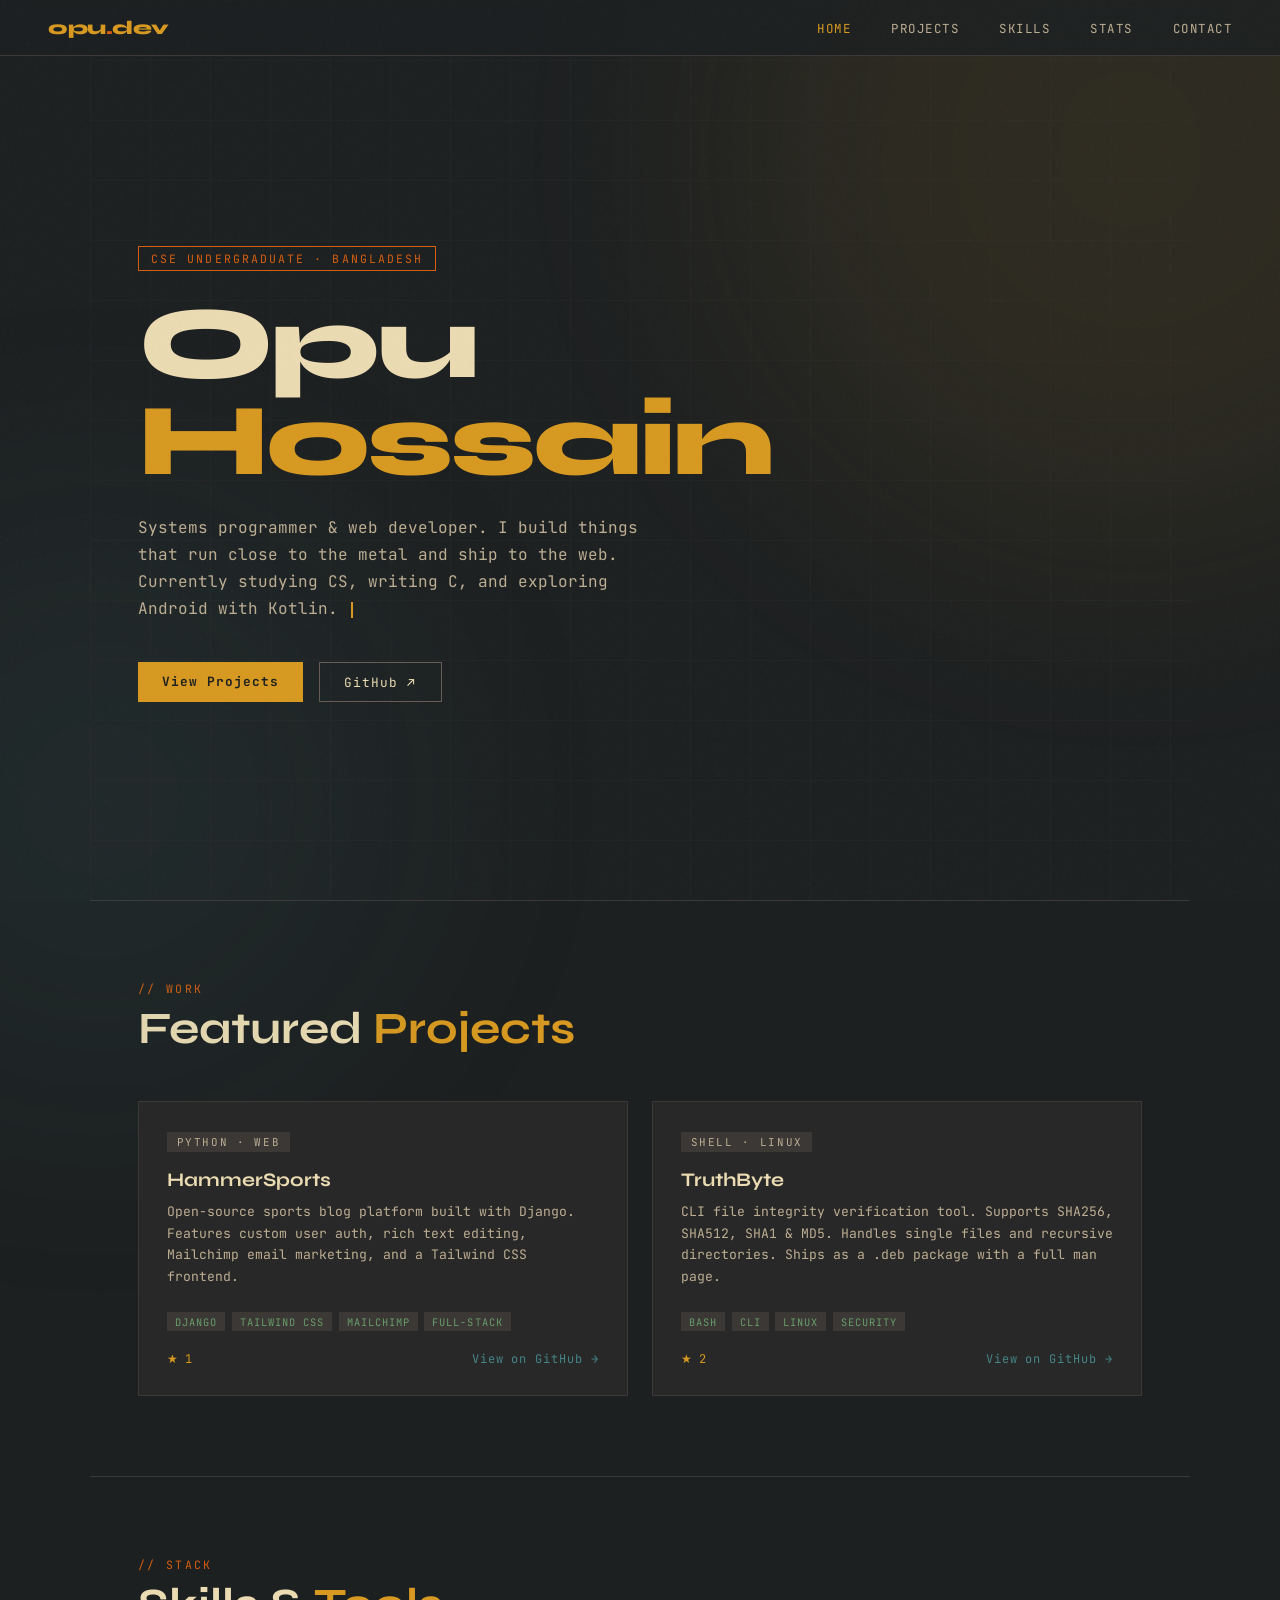
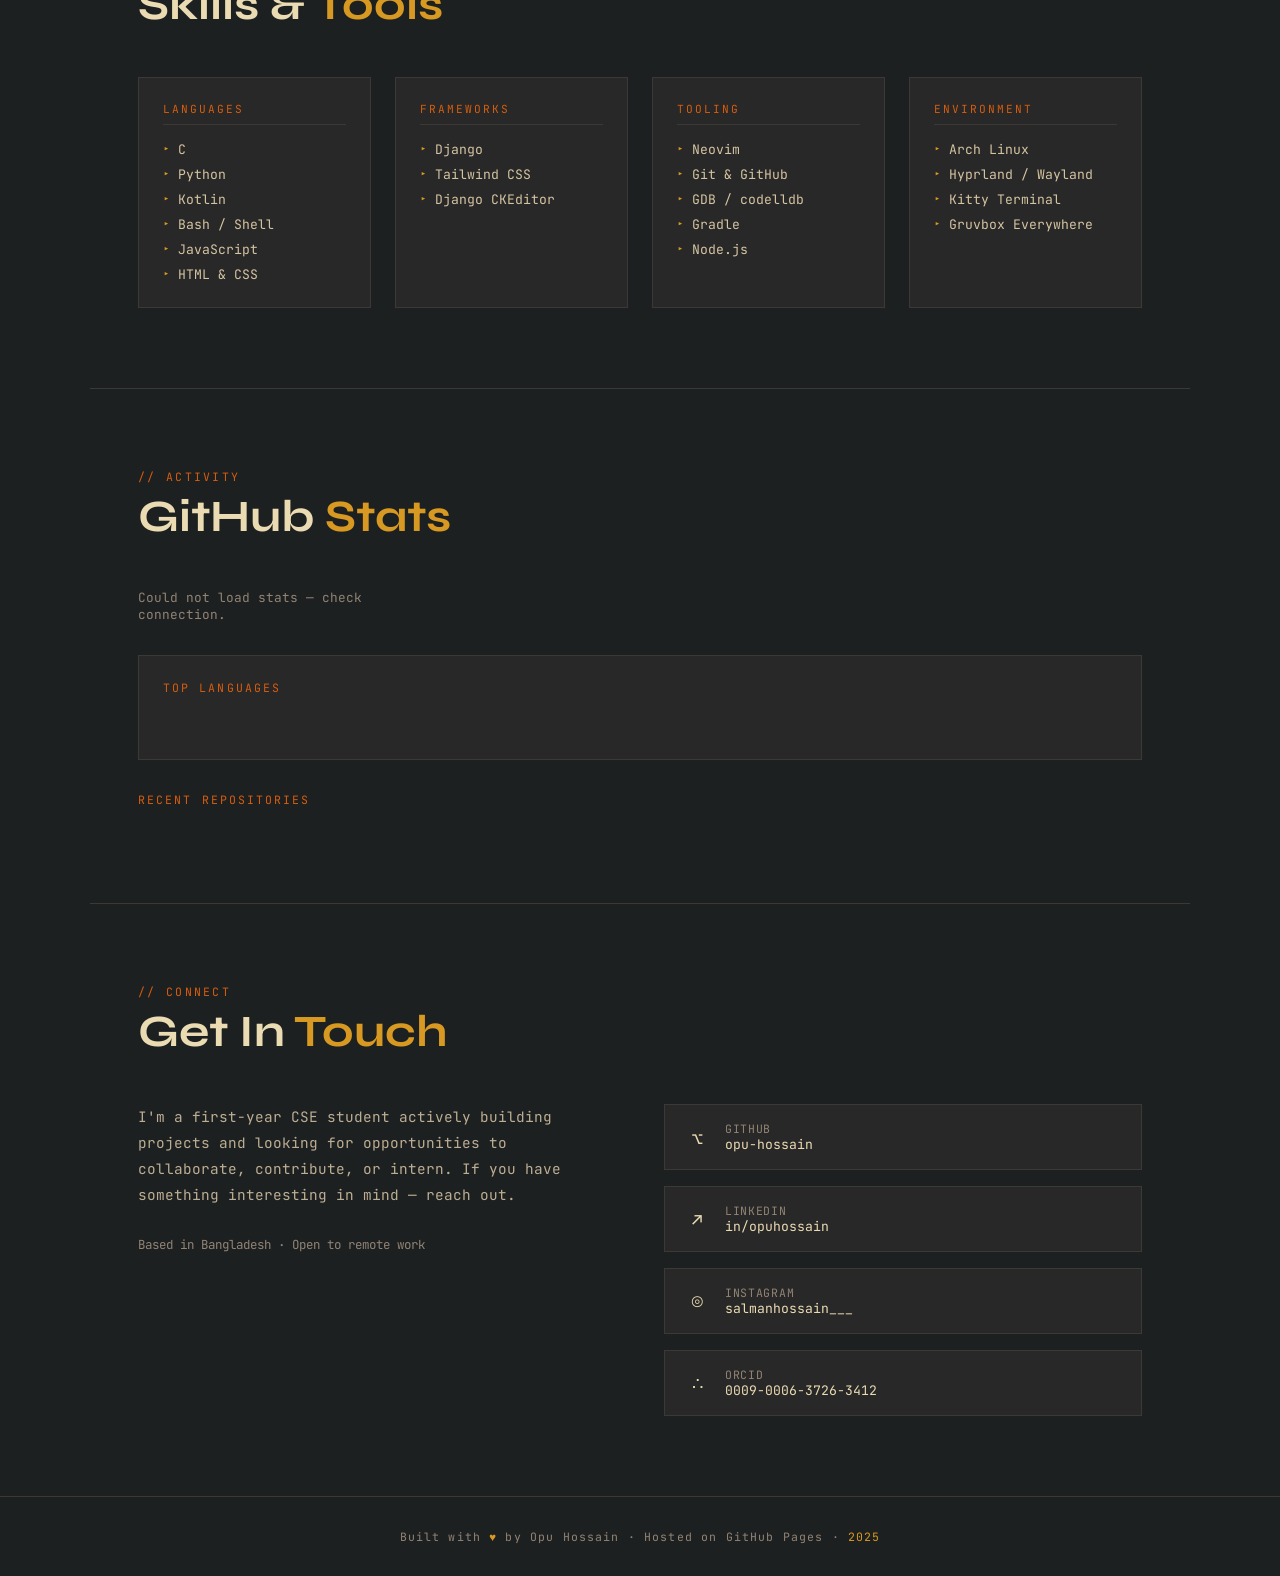
==== index.html @ fe125f1d "Refactor styles and add GitHub stats integration Updated styles for floating blobs and stats section" ====
<!DOCTYPE html>
<html lang="en">
<head>
  <meta charset="UTF-8" />
  <meta name="viewport" content="width=device-width, initial-scale=1.0" />
  <title>Opu Hossain — Developer</title>
  <link rel="preconnect" href="https://fonts.googleapis.com" />
  <link rel="preconnect" href="https://fonts.gstatic.com" crossorigin />
  <link href="https://fonts.googleapis.com/css2?family=JetBrains+Mono:wght@300;400;600;700&family=Syne:wght@400;600;700;800&display=swap" rel="stylesheet" />

  <style>
    /* ── Gruvbox palette ── */
    :root {
      --bg0-h:  #1d2021;
      --bg0:    #282828;
      --bg1:    #3c3836;
      --bg2:    #504945;
      --bg3:    #665c54;
      --fg:     #ebdbb2;
      --fg2:    #d5c4a1;
      --fg3:    #bdae93;
      --yellow: #d79921;
      --orange: #d65d0e;
      --blue:   #458588;
      --green:  #98971a;
      --purple: #b16286;
      --aqua:   #689d6a;
      --red:    #cc241d;
      --gray:   #928374;

      --font-mono: 'JetBrains Mono', monospace;
      --font-display: 'Syne', sans-serif;
    }

    *, *::before, *::after { box-sizing: border-box; margin: 0; padding: 0; }

    html { scroll-behavior: smooth; }

    body {
      background: var(--bg0-h);
      color: var(--fg);
      font-family: var(--font-mono);
      overflow-x: hidden;
    }

    /* ── Grain overlay ── */
    body::before {
      content: '';
      position: fixed;
      inset: 0;
      background-image: url("data:image/svg+xml,%3Csvg viewBox='0 0 256 256' xmlns='http://www.w3.org/2000/svg'%3E%3Cfilter id='noise'%3E%3CfeTurbulence type='fractalNoise' baseFrequency='0.9' numOctaves='4' stitchTiles='stitch'/%3E%3C/filter%3E%3Crect width='100%25' height='100%25' filter='url(%23noise)' opacity='0.04'/%3E%3C/svg%3E");
      pointer-events: none;
      z-index: 9999;
      opacity: 0.5;
    }

    /* ── NAV ── */
    nav {
      position: fixed;
      top: 0; left: 0; right: 0;
      z-index: 100;
      display: flex;
      align-items: center;
      justify-content: space-between;
      padding: 1rem 3rem;
      background: rgba(29,32,33,0.85);
      backdrop-filter: blur(12px);
      border-bottom: 1px solid var(--bg1);
    }

    .nav-logo {
      font-family: var(--font-display);
      font-weight: 800;
      font-size: 1.2rem;
      color: var(--yellow);
      letter-spacing: -0.02em;
    }

    .nav-logo span { color: var(--orange); }

    nav ul {
      list-style: none;
      display: flex;
      gap: 2.5rem;
    }

    nav ul a {
      color: var(--fg3);
      text-decoration: none;
      font-size: 0.78rem;
      letter-spacing: 0.12em;
      text-transform: uppercase;
      transition: color 0.2s;
    }

    nav ul a:hover { color: var(--yellow); }

    /* ── HERO ── */
    #hero {
      min-height: 100vh;
      display: flex;
      align-items: center;
      padding: 6rem 3rem 3rem;
      position: relative;
      overflow: hidden;
    }

    /* Grid bg */
    #hero::after {
      content: '';
      position: absolute;
      inset: 0;
      background-image:
        linear-gradient(var(--bg1) 1px, transparent 1px),
        linear-gradient(90deg, var(--bg1) 1px, transparent 1px);
      background-size: 60px 60px;
      opacity: 0.18;
      pointer-events: none;
    }

    .hero-inner {
      max-width: 900px;
      position: relative;
      z-index: 1;
    }

    .hero-tag {
      display: inline-block;
      font-size: 0.72rem;
      letter-spacing: 0.18em;
      text-transform: uppercase;
      color: var(--orange);
      border: 1px solid var(--orange);
      padding: 0.25rem 0.75rem;
      margin-bottom: 1.5rem;
      opacity: 0;
      animation: fadeUp 0.6s ease 0.2s forwards;
    }

    .hero-name {
      font-family: var(--font-display);
      font-size: clamp(3rem, 8vw, 6.5rem);
      font-weight: 800;
      line-height: 0.95;
      letter-spacing: -0.03em;
      color: var(--fg);
      opacity: 0;
      animation: fadeUp 0.6s ease 0.4s forwards;
    }

    .hero-name em {
      font-style: normal;
      color: var(--yellow);
    }

    .hero-sub {
      margin-top: 1.5rem;
      font-size: 1rem;
      color: var(--fg3);
      max-width: 520px;
      line-height: 1.7;
      opacity: 0;
      animation: fadeUp 0.6s ease 0.6s forwards;
    }

    .hero-cta {
      margin-top: 2.5rem;
      display: flex;
      gap: 1rem;
      flex-wrap: wrap;
      opacity: 0;
      animation: fadeUp 0.6s ease 0.8s forwards;
    }

    .btn {
      display: inline-block;
      padding: 0.65rem 1.5rem;
      font-family: var(--font-mono);
      font-size: 0.8rem;
      letter-spacing: 0.08em;
      text-decoration: none;
      transition: all 0.2s;
      cursor: pointer;
      border: none;
    }

    .btn-primary {
      background: var(--yellow);
      color: var(--bg0-h);
      font-weight: 700;
    }

    .btn-primary:hover {
      background: var(--orange);
    }

    .btn-outline {
      background: transparent;
      color: var(--fg);
      border: 1px solid var(--bg3);
    }

    .btn-outline:hover {
      border-color: var(--yellow);
      color: var(--yellow);
    }

    /* Floating accent blobs — fixed so they span full page */
    .blob {
      position: fixed;
      border-radius: 50%;
      filter: blur(130px);
      pointer-events: none;
      opacity: 0.09;
      z-index: 0;
    }

    .blob-1 {
      width: 800px; height: 800px;
      background: var(--yellow);
      top: -250px; right: -250px;
      animation: drift 14s ease-in-out infinite alternate;
    }

    .blob-2 {
      width: 600px; height: 600px;
      background: var(--blue);
      bottom: -200px; left: -200px;
      animation: drift 10s ease-in-out infinite alternate-reverse;
    }

    @keyframes drift {
      from { transform: translate(0,0) scale(1); }
      to   { transform: translate(30px, 20px) scale(1.05); }
    }

    /* ── SECTIONS COMMON ── */
    section {
      padding: 5rem 3rem;
      max-width: 1100px;
      margin: 0 auto;
    }

    .section-label {
      font-size: 0.72rem;
      letter-spacing: 0.2em;
      text-transform: uppercase;
      color: var(--orange);
      margin-bottom: 0.5rem;
    }

    .section-title {
      font-family: var(--font-display);
      font-size: clamp(1.8rem, 4vw, 2.8rem);
      font-weight: 700;
      color: var(--fg);
      margin-bottom: 3rem;
      line-height: 1.1;
    }

    .section-title span { color: var(--yellow); }

    /* ── PROJECTS ── */
    #projects { border-top: 1px solid var(--bg1); }

    .projects-grid {
      display: grid;
      grid-template-columns: repeat(auto-fit, minmax(300px, 1fr));
      gap: 1.5rem;
    }

    .project-card {
      background: var(--bg0);
      border: 1px solid var(--bg1);
      padding: 1.75rem;
      position: relative;
      transition: border-color 0.25s, transform 0.25s;
      overflow: hidden;
    }

    .project-card::before {
      content: '';
      position: absolute;
      top: 0; left: 0; right: 0;
      height: 2px;
      background: var(--yellow);
      transform: scaleX(0);
      transform-origin: left;
      transition: transform 0.3s;
    }

    .project-card:hover {
      border-color: var(--bg3);
      transform: translateY(-4px);
    }

    .project-card:hover::before { transform: scaleX(1); }

    .project-lang {
      display: inline-block;
      font-size: 0.68rem;
      letter-spacing: 0.15em;
      text-transform: uppercase;
      padding: 0.2rem 0.6rem;
      margin-bottom: 1rem;
      background: var(--bg1);
      color: var(--fg3);
    }

    .project-name {
      font-family: var(--font-display);
      font-size: 1.2rem;
      font-weight: 700;
      color: var(--fg);
      margin-bottom: 0.6rem;
    }

    .project-desc {
      font-size: 0.82rem;
      color: var(--fg3);
      line-height: 1.65;
      margin-bottom: 1.5rem;
    }

    .project-meta {
      display: flex;
      align-items: center;
      justify-content: space-between;
    }

    .project-stars {
      font-size: 0.75rem;
      color: var(--yellow);
    }

    .project-link {
      font-size: 0.75rem;
      color: var(--blue);
      text-decoration: none;
      letter-spacing: 0.08em;
      transition: color 0.2s;
    }

    .project-link:hover { color: var(--yellow); }

    .project-tags {
      display: flex;
      flex-wrap: wrap;
      gap: 0.4rem;
      margin-bottom: 1.2rem;
    }

    .tag {
      font-size: 0.65rem;
      letter-spacing: 0.1em;
      padding: 0.18rem 0.5rem;
      background: var(--bg1);
      color: var(--aqua);
      text-transform: uppercase;
    }

    /* ── SKILLS ── */
    #skills { border-top: 1px solid var(--bg1); }

    .skills-grid {
      display: grid;
      grid-template-columns: repeat(auto-fit, minmax(220px, 1fr));
      gap: 1.5rem;
    }

    .skill-group {
      background: var(--bg0);
      border: 1px solid var(--bg1);
      padding: 1.5rem;
    }

    .skill-group-title {
      font-size: 0.7rem;
      letter-spacing: 0.18em;
      text-transform: uppercase;
      color: var(--orange);
      margin-bottom: 1rem;
      padding-bottom: 0.5rem;
      border-bottom: 1px solid var(--bg1);
    }

    .skill-list {
      list-style: none;
      display: flex;
      flex-direction: column;
      gap: 0.5rem;
    }

    .skill-list li {
      font-size: 0.82rem;
      color: var(--fg2);
      display: flex;
      align-items: center;
      gap: 0.5rem;
    }

    .skill-list li::before {
      content: '▸';
      color: var(--yellow);
      font-size: 0.7rem;
    }

    /* ── STATS ── */
    #stats { border-top: 1px solid var(--bg1); }

    .stats-cards {
      display: grid;
      grid-template-columns: repeat(4, 1fr);
      gap: 1rem;
      margin-bottom: 2rem;
    }

    .stat-card {
      background: var(--bg0);
      border: 1px solid var(--bg1);
      padding: 1.5rem;
      text-align: center;
      transition: border-color 0.2s;
    }

    .stat-card:hover { border-color: var(--yellow); }

    .stat-value {
      font-family: var(--font-display);
      font-size: 2.2rem;
      font-weight: 800;
      color: var(--yellow);
      line-height: 1;
      margin-bottom: 0.5rem;
    }

    .stat-label {
      font-size: 0.7rem;
      letter-spacing: 0.15em;
      text-transform: uppercase;
      color: var(--gray);
    }

    .langs-section {
      background: var(--bg0);
      border: 1px solid var(--bg1);
      padding: 1.5rem;
      margin-bottom: 2rem;
    }

    .langs-title {
      font-size: 0.72rem;
      letter-spacing: 0.18em;
      text-transform: uppercase;
      color: var(--orange);
      margin-bottom: 1rem;
    }

    .langs-bar {
      height: 8px;
      border-radius: 0;
      display: flex;
      overflow: hidden;
      margin-bottom: 1rem;
      gap: 2px;
    }

    .langs-bar-seg {
      height: 100%;
      transition: flex 0.5s ease;
    }

    .langs-legend {
      display: flex;
      flex-wrap: wrap;
      gap: 1rem;
    }

    .lang-item {
      display: flex;
      align-items: center;
      gap: 0.4rem;
      font-size: 0.75rem;
      color: var(--fg3);
    }

    .lang-dot {
      width: 8px; height: 8px;
      border-radius: 50%;
      flex-shrink: 0;
    }

    .repos-list-title {
      font-size: 0.72rem;
      letter-spacing: 0.18em;
      text-transform: uppercase;
      color: var(--orange);
      margin-bottom: 1rem;
    }

    .repo-row {
      display: flex;
      align-items: center;
      justify-content: space-between;
      padding: 0.9rem 1rem;
      background: var(--bg0);
      border: 1px solid var(--bg1);
      margin-bottom: 0.5rem;
      text-decoration: none;
      transition: border-color 0.2s;
    }

    .repo-row:hover { border-color: var(--yellow); }

    .repo-row-name {
      font-size: 0.85rem;
      color: var(--fg);
      font-weight: 600;
    }

    .repo-row-meta {
      display: flex;
      gap: 1rem;
      font-size: 0.72rem;
      color: var(--gray);
    }

    .repo-row-star { color: var(--yellow); }

    @media (max-width: 768px) {
      .stats-cards { grid-template-columns: repeat(2, 1fr); }
    }

    /* ── CONTACT ── */
    #contact { border-top: 1px solid var(--bg1); }

    .contact-inner {
      display: grid;
      grid-template-columns: 1fr 1fr;
      gap: 3rem;
      align-items: start;
    }

    .contact-text {
      font-size: 0.9rem;
      color: var(--fg3);
      line-height: 1.8;
    }

    .contact-links {
      display: flex;
      flex-direction: column;
      gap: 1rem;
    }

    .contact-link {
      display: flex;
      align-items: center;
      gap: 1rem;
      padding: 1rem 1.25rem;
      background: var(--bg0);
      border: 1px solid var(--bg1);
      text-decoration: none;
      color: var(--fg);
      font-size: 0.82rem;
      transition: all 0.2s;
    }

    .contact-link:hover {
      border-color: var(--yellow);
      color: var(--yellow);
    }

    .contact-link-icon {
      font-size: 1.1rem;
      width: 1.5rem;
      text-align: center;
    }

    .contact-link-label {
      letter-spacing: 0.06em;
      text-transform: uppercase;
      font-size: 0.72rem;
      color: var(--gray);
    }

    .contact-link-value {
      color: inherit;
    }

    /* ── FOOTER ── */
    footer {
      border-top: 1px solid var(--bg1);
      padding: 2rem 3rem;
      text-align: center;
      font-size: 0.72rem;
      color: var(--gray);
      letter-spacing: 0.1em;
    }

    footer span { color: var(--yellow); }

    /* ── ANIMATIONS ── */
    @keyframes fadeUp {
      from { opacity: 0; transform: translateY(20px); }
      to   { opacity: 1; transform: translateY(0); }
    }

    .reveal {
      opacity: 0;
      transform: translateY(24px);
      transition: opacity 0.6s ease, transform 0.6s ease;
    }

    .reveal.visible {
      opacity: 1;
      transform: none;
    }

    /* ── TERMINAL CURSOR ── */
    .cursor {
      display: inline-block;
      width: 2px;
      height: 1em;
      background: var(--yellow);
      margin-left: 3px;
      vertical-align: middle;
      animation: blink 1s step-end infinite;
    }

    @keyframes blink {
      50% { opacity: 0; }
    }

    /* ── SCROLLBAR ── */
    ::-webkit-scrollbar { width: 6px; }
    ::-webkit-scrollbar-track { background: var(--bg0-h); }
    ::-webkit-scrollbar-thumb { background: var(--bg2); }
    ::-webkit-scrollbar-thumb:hover { background: var(--yellow); }

    /* ── HAMBURGER ── */
    .nav-toggle {
      display: none;
      flex-direction: column;
      gap: 5px;
      cursor: pointer;
      padding: 4px;
      background: none;
      border: none;
    }

    .nav-toggle span {
      display: block;
      width: 22px;
      height: 2px;
      background: var(--fg);
      transition: all 0.3s;
    }

    .nav-toggle.open span:nth-child(1) { transform: translateY(7px) rotate(45deg); }
    .nav-toggle.open span:nth-child(2) { opacity: 0; }
    .nav-toggle.open span:nth-child(3) { transform: translateY(-7px) rotate(-45deg); }

    /* ── RESPONSIVE ── */
    @media (max-width: 768px) {
      nav { padding: 1rem 1.5rem; }

      .nav-toggle { display: flex; }

      nav ul {
        display: none;
        position: absolute;
        top: 100%;
        left: 0; right: 0;
        flex-direction: column;
        gap: 0;
        background: rgba(29,32,33,0.97);
        backdrop-filter: blur(12px);
        border-bottom: 1px solid var(--bg1);
        padding: 1rem 0;
      }

      nav ul.open { display: flex; }
      nav ul li { width: 100%; }
      nav ul a {
        display: block;
        padding: 0.75rem 1.5rem;
        font-size: 0.8rem;
        letter-spacing: 0.15em;
      }

      #hero { padding: 6rem 1.5rem 3rem; }
      section { padding: 4rem 1.5rem; }
      .stats-grid { grid-template-columns: 1fr; }
      .contact-inner { grid-template-columns: 1fr; }
      footer { padding: 2rem 1.5rem; }
    }
  </style>
</head>

<body>

  <!-- NAV -->
  <nav>
    <div class="nav-logo">opu<span>.</span>dev</div>
    <button class="nav-toggle" id="nav-toggle" aria-label="Toggle menu">
      <span></span><span></span><span></span>
    </button>
    <ul id="nav-menu">
      <li><a href="#hero">Home</a></li>
      <li><a href="#projects">Projects</a></li>
      <li><a href="#skills">Skills</a></li>
      <li><a href="#stats">Stats</a></li>
      <li><a href="#contact">Contact</a></li>
    </ul>
  </nav>

  <!-- HERO -->
  <section id="hero">
    <div class="blob blob-1"></div>
    <div class="blob blob-2"></div>

    <div class="hero-inner">
      <div class="hero-tag">CSE Undergraduate · Bangladesh</div>
      <h1 class="hero-name">Opu<br/><em>Hossain</em></h1>
      <p class="hero-sub">
        Systems programmer & web developer. I build things that run close to the metal and ship to the web.
        Currently studying CS, writing C, and exploring Android with Kotlin.
        <span class="cursor"></span>
      </p>
      <div class="hero-cta">
        <a href="#projects" class="btn btn-primary">View Projects</a>
        <a href="https://github.com/opu-hossain" target="_blank" class="btn btn-outline">GitHub ↗</a>
      </div>
    </div>
  </section>

  <!-- PROJECTS -->
  <section id="projects">
    <div class="section-label">// work</div>
    <h2 class="section-title">Featured <span>Projects</span></h2>

    <div class="projects-grid" id="projects-grid">

      <div class="project-card reveal">
        <div class="project-lang">Python · Web</div>
        <div class="project-name">HammerSports</div>
        <p class="project-desc">
          Open-source sports blog platform built with Django. Features custom user auth, rich text editing, Mailchimp email marketing, and a Tailwind CSS frontend.
        </p>
        <div class="project-tags">
          <span class="tag">Django</span>
          <span class="tag">Tailwind CSS</span>
          <span class="tag">Mailchimp</span>
          <span class="tag">Full-stack</span>
        </div>
        <div class="project-meta">
          <span class="project-stars">★ 1</span>
          <a href="https://github.com/opu-hossain/HammerSports" target="_blank" class="project-link">View on GitHub →</a>
        </div>
      </div>

      <div class="project-card reveal" style="transition-delay: 0.1s;">
        <div class="project-lang">Shell · Linux</div>
        <div class="project-name">TruthByte</div>
        <p class="project-desc">
          CLI file integrity verification tool. Supports SHA256, SHA512, SHA1 & MD5. Handles single files and recursive directories. Ships as a .deb package with a full man page.
        </p>
        <div class="project-tags">
          <span class="tag">Bash</span>
          <span class="tag">CLI</span>
          <span class="tag">Linux</span>
          <span class="tag">Security</span>
        </div>
        <div class="project-meta">
          <span class="project-stars">★ 2</span>
          <a href="https://github.com/opu-hossain/truthbyte" target="_blank" class="project-link">View on GitHub →</a>
        </div>
      </div>

    </div>
  </section>

  <!-- SKILLS -->
  <section id="skills">
    <div class="section-label">// stack</div>
    <h2 class="section-title">Skills &amp; <span>Tools</span></h2>

    <div class="skills-grid">
      <div class="skill-group reveal">
        <div class="skill-group-title">Languages</div>
        <ul class="skill-list">
          <li>C</li>
          <li>Python</li>
          <li>Kotlin</li>
          <li>Bash / Shell</li>
          <li>JavaScript</li>
          <li>HTML &amp; CSS</li>
        </ul>
      </div>

      <div class="skill-group reveal" style="transition-delay: 0.1s;">
        <div class="skill-group-title">Frameworks</div>
        <ul class="skill-list">
          <li>Django</li>
          <li>Tailwind CSS</li>
          <li>Django CKEditor</li>
        </ul>
      </div>

      <div class="skill-group reveal" style="transition-delay: 0.2s;">
        <div class="skill-group-title">Tooling</div>
        <ul class="skill-list">
          <li>Neovim</li>
          <li>Git &amp; GitHub</li>
          <li>GDB / codelldb</li>
          <li>Gradle</li>
          <li>Node.js</li>
        </ul>
      </div>

      <div class="skill-group reveal" style="transition-delay: 0.3s;">
        <div class="skill-group-title">Environment</div>
        <ul class="skill-list">
          <li>Arch Linux</li>
          <li>Hyprland / Wayland</li>
          <li>Kitty Terminal</li>
          <li>Gruvbox Everywhere</li>
        </ul>
      </div>
    </div>
  </section>

  <!-- STATS -->
  <section id="stats">
    <div class="section-label">// activity</div>
    <h2 class="section-title">GitHub <span>Stats</span></h2>

    <div class="stats-cards reveal" id="stats-cards">
      <div class="stat-card">
        <div class="stat-value" id="stat-repos">—</div>
        <div class="stat-label">Public Repos</div>
      </div>
      <div class="stat-card">
        <div class="stat-value" id="stat-stars">—</div>
        <div class="stat-label">Total Stars</div>
      </div>
      <div class="stat-card">
        <div class="stat-value" id="stat-followers">—</div>
        <div class="stat-label">Followers</div>
      </div>
      <div class="stat-card">
        <div class="stat-value" id="stat-following">—</div>
        <div class="stat-label">Following</div>
      </div>
    </div>

    <div class="langs-section reveal" style="transition-delay:0.15s;" id="langs-section">
      <div class="langs-title">Top Languages</div>
      <div class="langs-bar" id="langs-bar"></div>
      <div class="langs-legend" id="langs-legend"></div>
    </div>

    <div class="repos-list reveal" style="transition-delay:0.3s;" id="repos-list-section">
      <div class="repos-list-title">Recent Repositories</div>
      <div id="repos-list"></div>
    </div>

  </section>

  <!-- CONTACT -->
  <section id="contact">
    <div class="section-label">// connect</div>
    <h2 class="section-title">Get In <span>Touch</span></h2>

    <div class="contact-inner">
      <div class="contact-text reveal">
        <p>
          I'm a first-year CSE student actively building projects and looking for opportunities to collaborate, contribute, or intern. If you have something interesting in mind — reach out.
        </p>
        <br/>
        <p style="color: var(--gray); font-size: 0.78rem;">
          Based in Bangladesh · Open to remote work
        </p>
      </div>

      <div class="contact-links reveal" style="transition-delay: 0.1s;">
        <a href="https://github.com/opu-hossain" target="_blank" class="contact-link">
          <span class="contact-link-icon">⌥</span>
          <div>
            <div class="contact-link-label">GitHub</div>
            <div class="contact-link-value">opu-hossain</div>
          </div>
        </a>
        <a href="https://linkedin.com/in/opuhossain" target="_blank" class="contact-link">
          <span class="contact-link-icon">↗</span>
          <div>
            <div class="contact-link-label">LinkedIn</div>
            <div class="contact-link-value">in/opuhossain</div>
          </div>
        </a>
        <a href="https://instagram.com/salmanhossain___" target="_blank" class="contact-link">
          <span class="contact-link-icon">◎</span>
          <div>
            <div class="contact-link-label">Instagram</div>
            <div class="contact-link-value">salmanhossain___</div>
          </div>
        </a>
        <a href="https://orcid.org/0009-0006-3726-3412" target="_blank" class="contact-link">
          <span class="contact-link-icon">∴</span>
          <div>
            <div class="contact-link-label">ORCID</div>
            <div class="contact-link-value">0009-0006-3726-3412</div>
          </div>
        </a>
      </div>
    </div>
  </section>

  <!-- FOOTER -->
  <footer>
    <p>Built with <span>♥</span> by Opu Hossain · Hosted on GitHub Pages · <span>2025</span></p>
  </footer>

  <script>
    // ── Hamburger ──
    const toggle = document.getElementById('nav-toggle');
    const menu   = document.getElementById('nav-menu');
    toggle.addEventListener('click', () => {
      toggle.classList.toggle('open');
      menu.classList.toggle('open');
    });
    menu.querySelectorAll('a').forEach(a => a.addEventListener('click', () => {
      toggle.classList.remove('open');
      menu.classList.remove('open');
    }));

    // ── Scroll reveal ──
    const observer = new IntersectionObserver((entries) => {
      entries.forEach(e => {
        if (e.isIntersecting) { e.target.classList.add('visible'); observer.unobserve(e.target); }
      });
    }, { threshold: 0.1 });
    document.querySelectorAll('.reveal').forEach(el => observer.observe(el));

    // ── Active nav link ──
    const sections = document.querySelectorAll('section[id]');
    const navLinks = document.querySelectorAll('nav ul a');
    window.addEventListener('scroll', () => {
      const atBottom = window.innerHeight + window.scrollY >= document.body.scrollHeight - 10;
      let current = '';
      if (atBottom) {
        current = sections[sections.length - 1].id;
      } else {
        sections.forEach(s => { if (window.scrollY >= s.offsetTop - 120) current = s.id; });
      }
      navLinks.forEach(a => {
        a.style.color = a.getAttribute('href') === `#${current}` ? 'var(--yellow)' : '';
      });
    });

    // ── GitHub API Stats ──
    const USERNAME = 'opu-hossain';
    const LANG_COLORS = {
      Python: '#3572A5', JavaScript: '#f1e05a', Shell: '#89e051',
      HTML: '#e34c26', CSS: '#563d7c', C: '#555555', Kotlin: '#A97BFF',
      TypeScript: '#2b7489', Ruby: '#701516', Go: '#00ADD8',
    };

    async function fetchStats() {
      try {
        const [userRes, reposRes] = await Promise.all([
          fetch(`https://api.github.com/users/${USERNAME}`),
          fetch(`https://api.github.com/users/${USERNAME}/repos?per_page=100&sort=updated`)
        ]);
        const user  = await userRes.json();
        const repos = await reposRes.json();

        // Profile numbers
        document.getElementById('stat-repos').textContent     = user.public_repos ?? '—';
        document.getElementById('stat-followers').textContent = user.followers    ?? '—';
        document.getElementById('stat-following').textContent = user.following    ?? '—';

        // Stars
        const totalStars = repos.reduce((s, r) => s + (r.stargazers_count || 0), 0);
        document.getElementById('stat-stars').textContent = totalStars;

        // Language distribution
        const langTotals = {};
        repos.forEach(r => { if (r.language) langTotals[r.language] = (langTotals[r.language] || 0) + 1; });
        const sorted = Object.entries(langTotals).sort((a,b) => b[1]-a[1]).slice(0, 6);
        const total  = sorted.reduce((s,[,v]) => s+v, 0);

        const bar    = document.getElementById('langs-bar');
        const legend = document.getElementById('langs-legend');
        bar.innerHTML = ''; legend.innerHTML = '';

        sorted.forEach(([lang, count]) => {
          const pct   = (count / total * 100).toFixed(1);
          const color = LANG_COLORS[lang] || '#928374';
          const seg   = document.createElement('div');
          seg.className = 'langs-bar-seg';
          seg.style.cssText = `flex:${pct};background:${color};`;
          bar.appendChild(seg);

          const item = document.createElement('div');
          item.className = 'lang-item';
          item.innerHTML = `<span class="lang-dot" style="background:${color}"></span>${lang} <span style="color:var(--gray)">${pct}%</span>`;
          legend.appendChild(item);
        });

        // Recent repos (non-fork, sorted by stars then updated)
        const notable = repos
          .filter(r => !r.fork)
          .sort((a,b) => (b.stargazers_count - a.stargazers_count) || (new Date(b.updated_at) - new Date(a.updated_at)))
          .slice(0, 5);

        const list = document.getElementById('repos-list');
        list.innerHTML = '';
        notable.forEach(r => {
          const updated = new Date(r.updated_at).toLocaleDateString('en-US', {month:'short', year:'numeric'});
          const row = document.createElement('a');
          row.href = r.html_url;
          row.target = '_blank';
          row.className = 'repo-row';
          row.innerHTML = `
            <div>
              <div class="repo-row-name">${r.name}</div>
              <div style="font-size:0.72rem;color:var(--gray);margin-top:0.2rem;">${r.description || ''}</div>
            </div>
            <div class="repo-row-meta">
              ${r.language ? `<span>${r.language}</span>` : ''}
              <span class="repo-row-star">★ ${r.stargazers_count}</span>
              <span>${updated}</span>
            </div>`;
          list.appendChild(row);
        });

      } catch(e) {
        document.getElementById('stats-cards').innerHTML =
          '<p style="color:var(--gray);font-size:0.8rem;">Could not load stats — check connection.</p>';
      }
    }

    fetchStats();
  </script>

</body>
</html>
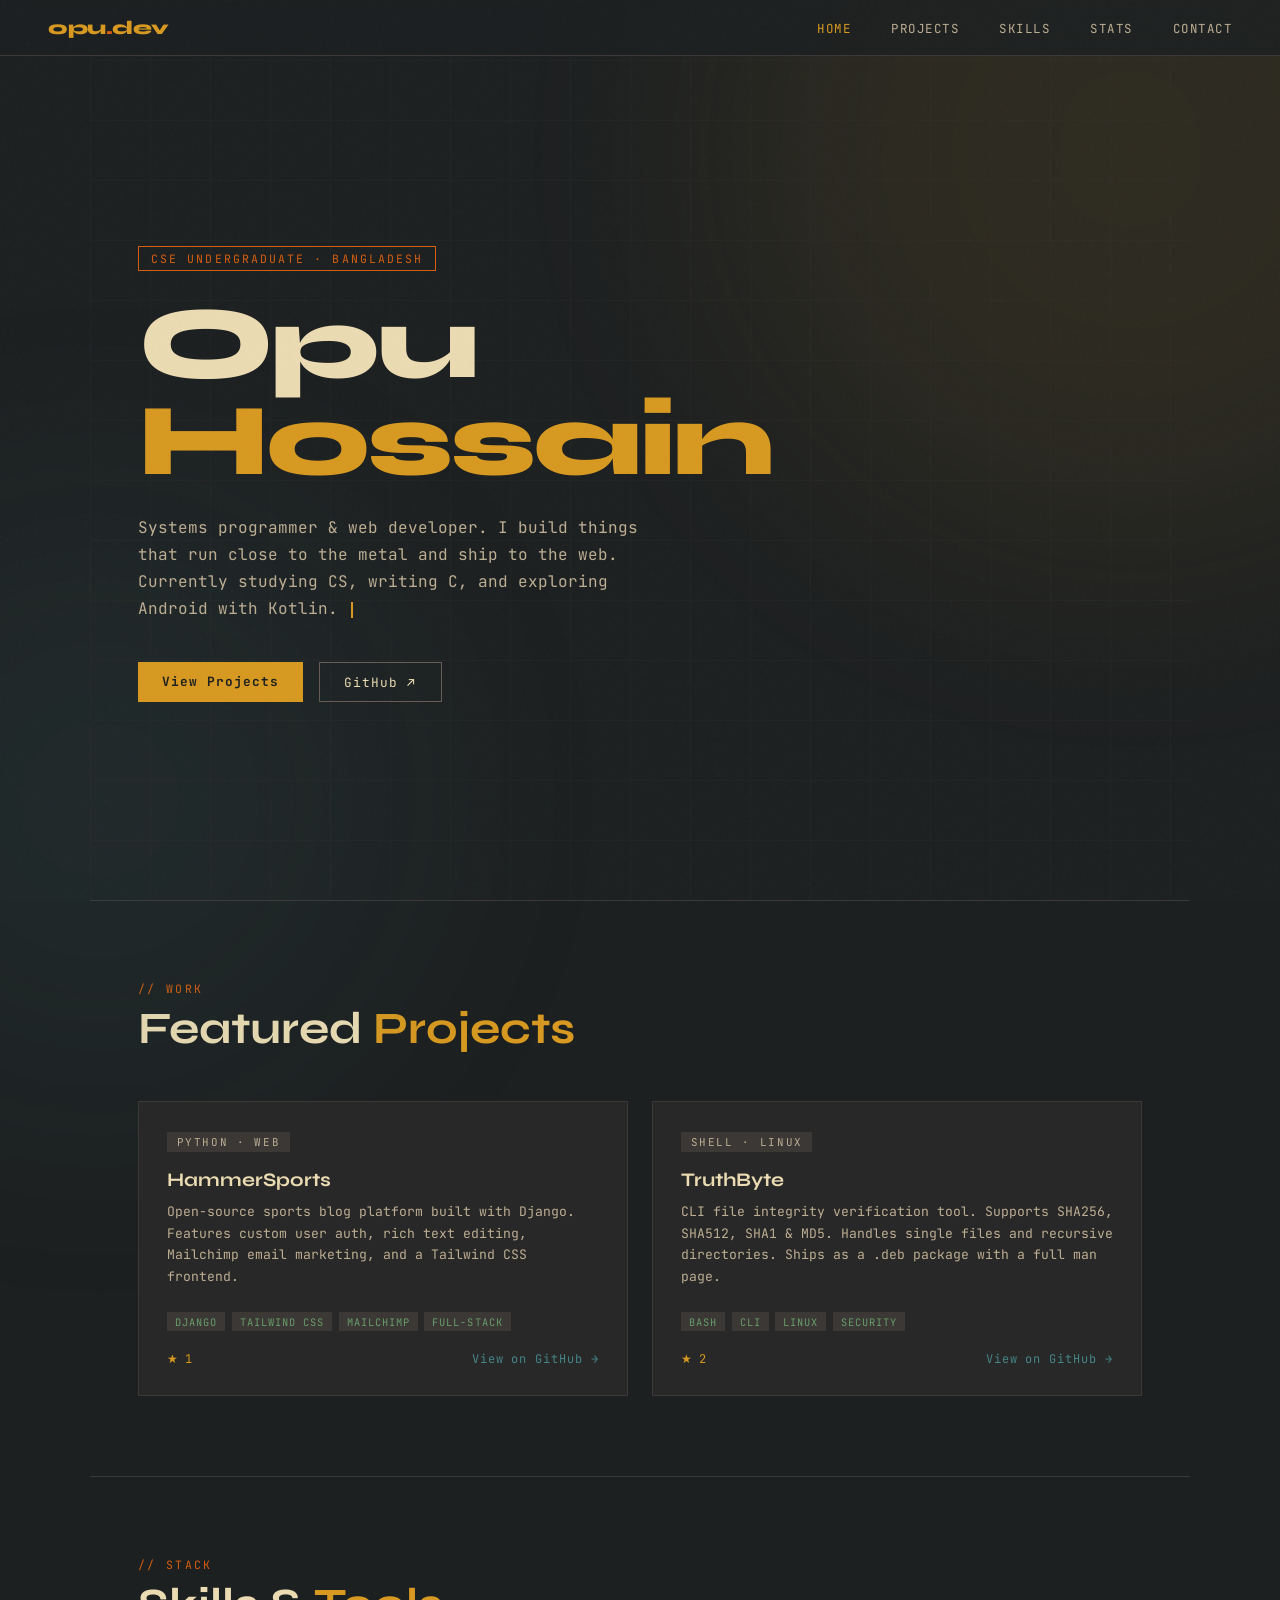
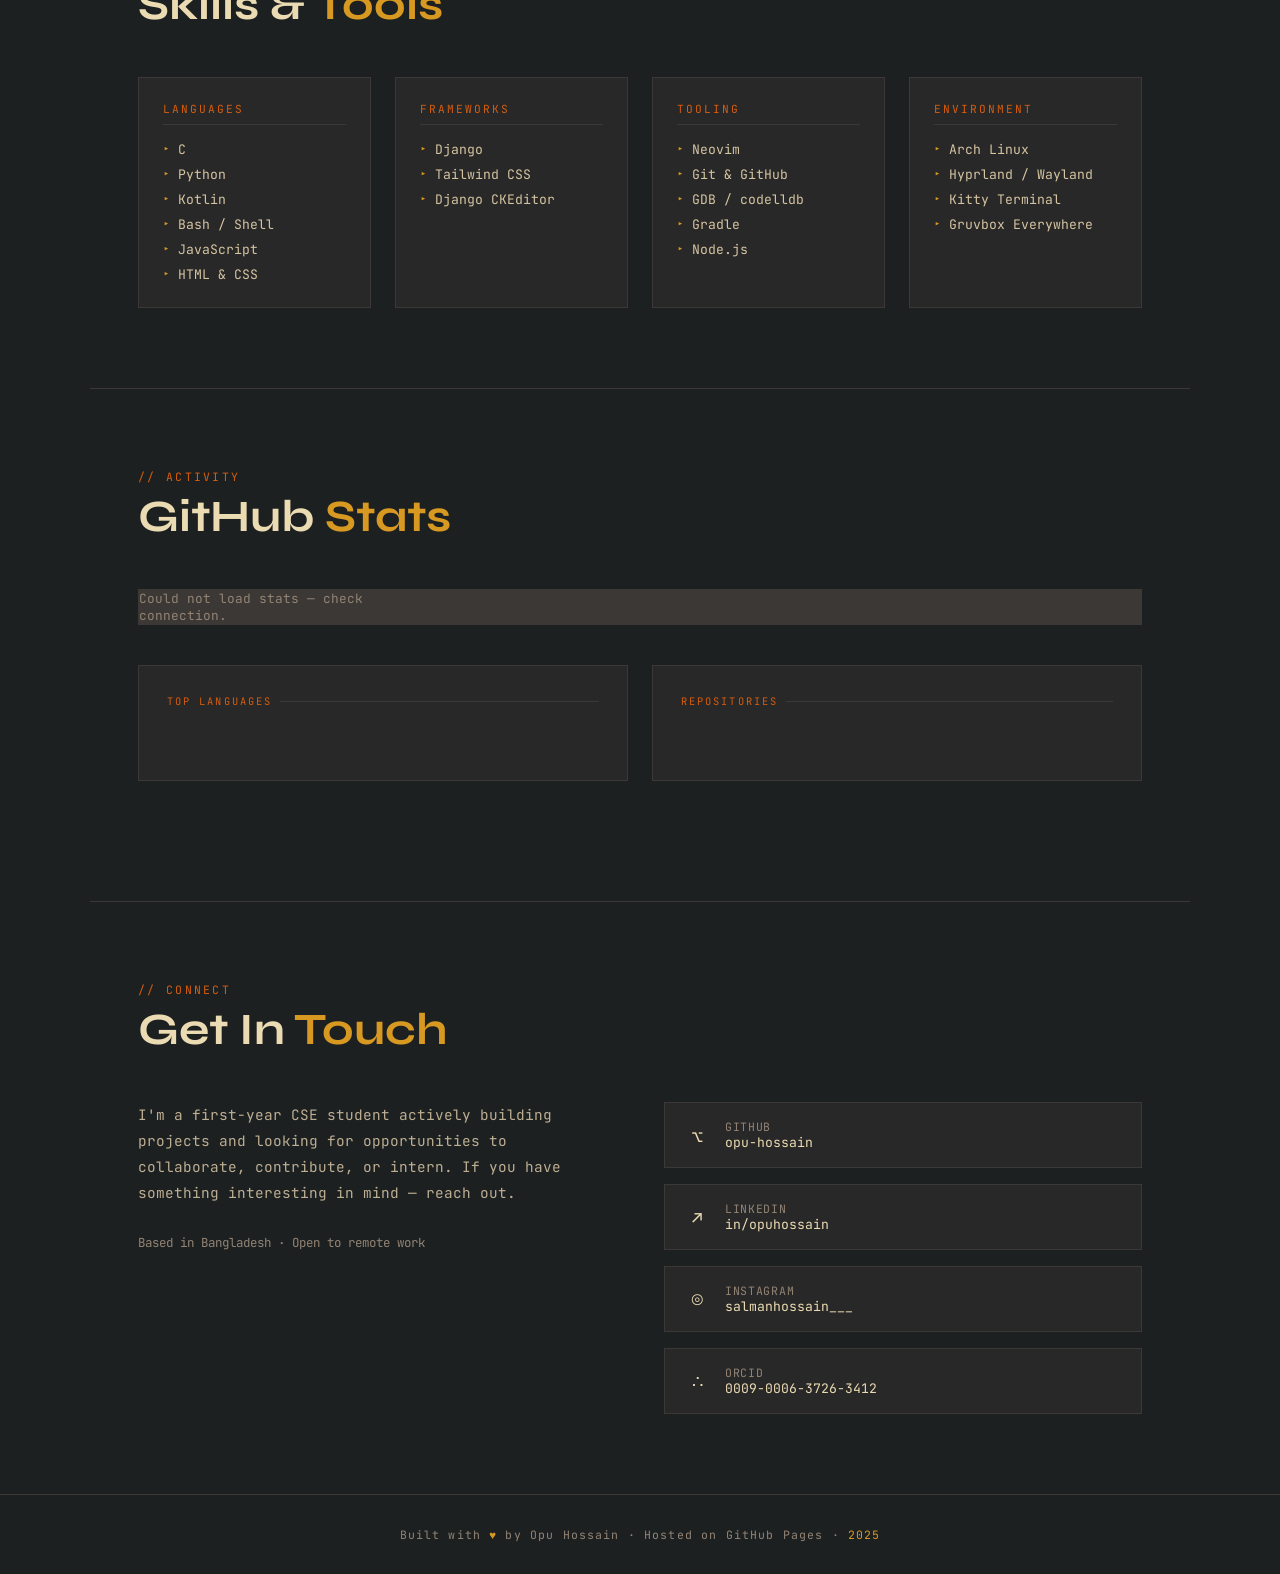
==== commit b6b911a5: "Refactor styles for stats and language sections Updated styles for stats cards and language sections" ====
--- a/index.html
+++ b/index.html
@@ -408,127 +408,198 @@
     /* ── STATS ── */
     #stats { border-top: 1px solid var(--bg1); }
 
+    /* stat number cards */
     .stats-cards {
       display: grid;
       grid-template-columns: repeat(4, 1fr);
-      gap: 1rem;
-      margin-bottom: 2rem;
+      gap: 1px;
+      background: var(--bg1);
+      border: 1px solid var(--bg1);
+      margin-bottom: 2.5rem;
+      overflow: hidden;
     }
 
     .stat-card {
       background: var(--bg0);
-      border: 1px solid var(--bg1);
-      padding: 1.5rem;
+      padding: 2rem 1.5rem;
       text-align: center;
-      transition: border-color 0.2s;
-    }
-
-    .stat-card:hover { border-color: var(--yellow); }
+      transition: background 0.2s;
+      position: relative;
+    }
+
+    .stat-card::after {
+      content: '';
+      position: absolute;
+      bottom: 0; left: 20%; right: 20%;
+      height: 1px;
+      background: var(--yellow);
+      transform: scaleX(0);
+      transition: transform 0.3s;
+    }
+
+    .stat-card:hover { background: var(--bg1); }
+    .stat-card:hover::after { transform: scaleX(1); }
 
     .stat-value {
       font-family: var(--font-display);
-      font-size: 2.2rem;
+      font-size: 2.8rem;
       font-weight: 800;
       color: var(--yellow);
       line-height: 1;
-      margin-bottom: 0.5rem;
+      margin-bottom: 0.6rem;
+      letter-spacing: -0.02em;
     }
 
     .stat-label {
-      font-size: 0.7rem;
-      letter-spacing: 0.15em;
+      font-size: 0.65rem;
+      letter-spacing: 0.2em;
       text-transform: uppercase;
       color: var(--gray);
+    }
+
+    /* two-column middle row */
+    .stats-mid {
+      display: grid;
+      grid-template-columns: 1fr 1fr;
+      gap: 1.5rem;
+      margin-bottom: 2.5rem;
     }
 
     .langs-section {
       background: var(--bg0);
       border: 1px solid var(--bg1);
-      padding: 1.5rem;
-      margin-bottom: 2rem;
-    }
-
-    .langs-title {
-      font-size: 0.72rem;
-      letter-spacing: 0.18em;
+      padding: 1.75rem;
+    }
+
+    .langs-title, .repos-list-title {
+      font-size: 0.65rem;
+      letter-spacing: 0.2em;
       text-transform: uppercase;
       color: var(--orange);
-      margin-bottom: 1rem;
+      margin-bottom: 1.25rem;
+      display: flex;
+      align-items: center;
+      gap: 0.5rem;
+    }
+
+    .langs-title::after, .repos-list-title::after {
+      content: '';
+      flex: 1;
+      height: 1px;
+      background: var(--bg1);
     }
 
     .langs-bar {
-      height: 8px;
-      border-radius: 0;
+      height: 4px;
       display: flex;
       overflow: hidden;
-      margin-bottom: 1rem;
-      gap: 2px;
-    }
-
-    .langs-bar-seg {
-      height: 100%;
-      transition: flex 0.5s ease;
-    }
+      margin-bottom: 1.25rem;
+      gap: 3px;
+    }
+
+    .langs-bar-seg { height: 100%; transition: flex 0.6s ease; }
 
     .langs-legend {
       display: flex;
-      flex-wrap: wrap;
-      gap: 1rem;
+      flex-direction: column;
+      gap: 0.6rem;
     }
 
     .lang-item {
       display: flex;
       align-items: center;
-      gap: 0.4rem;
+      justify-content: space-between;
       font-size: 0.75rem;
       color: var(--fg3);
     }
 
+    .lang-item-left {
+      display: flex;
+      align-items: center;
+      gap: 0.5rem;
+    }
+
     .lang-dot {
-      width: 8px; height: 8px;
+      width: 6px; height: 6px;
       border-radius: 50%;
       flex-shrink: 0;
     }
 
-    .repos-list-title {
-      font-size: 0.72rem;
-      letter-spacing: 0.18em;
-      text-transform: uppercase;
-      color: var(--orange);
-      margin-bottom: 1rem;
-    }
-
-    .repo-row {
+    .lang-pct {
+      font-size: 0.7rem;
+      color: var(--gray);
+      font-variant-numeric: tabular-nums;
+    }
+
+    /* recent repos */
+    .repos-mini {
+      background: var(--bg0);
+      border: 1px solid var(--bg1);
+      padding: 1.75rem;
+    }
+
+    .repo-item {
+      display: flex;
+      flex-direction: column;
+      gap: 0.25rem;
+      padding: 0.85rem 0;
+      border-bottom: 1px solid var(--bg1);
+      text-decoration: none;
+      transition: padding-left 0.2s;
+    }
+
+    .repo-item:last-child { border-bottom: none; padding-bottom: 0; }
+    .repo-item:first-child { padding-top: 0; }
+    .repo-item:hover { padding-left: 0.4rem; }
+
+    .repo-item-top {
       display: flex;
       align-items: center;
       justify-content: space-between;
-      padding: 0.9rem 1rem;
-      background: var(--bg0);
-      border: 1px solid var(--bg1);
-      margin-bottom: 0.5rem;
-      text-decoration: none;
-      transition: border-color 0.2s;
-    }
-
-    .repo-row:hover { border-color: var(--yellow); }
-
-    .repo-row-name {
-      font-size: 0.85rem;
+    }
+
+    .repo-item-name {
+      font-size: 0.82rem;
+      font-weight: 600;
       color: var(--fg);
-      font-weight: 600;
-    }
-
-    .repo-row-meta {
-      display: flex;
-      gap: 1rem;
+    }
+
+    .repo-item-stars {
+      font-size: 0.72rem;
+      color: var(--yellow);
+      white-space: nowrap;
+    }
+
+    .repo-item-desc {
       font-size: 0.72rem;
       color: var(--gray);
-    }
-
-    .repo-row-star { color: var(--yellow); }
+      white-space: nowrap;
+      overflow: hidden;
+      text-overflow: ellipsis;
+      max-width: 95%;
+    }
+
+    .repo-item-meta {
+      display: flex;
+      gap: 0.75rem;
+      align-items: center;
+    }
+
+    .repo-item-lang {
+      font-size: 0.65rem;
+      color: var(--aqua);
+      letter-spacing: 0.08em;
+      text-transform: uppercase;
+    }
+
+    .repo-item-date {
+      font-size: 0.65rem;
+      color: var(--bg3);
+    }
 
     @media (max-width: 768px) {
       .stats-cards { grid-template-columns: repeat(2, 1fr); }
+      .stats-mid   { grid-template-columns: 1fr; }
     }
 
     /* ── CONTACT ── */
@@ -855,15 +926,17 @@
       </div>
     </div>
 
-    <div class="langs-section reveal" style="transition-delay:0.15s;" id="langs-section">
-      <div class="langs-title">Top Languages</div>
-      <div class="langs-bar" id="langs-bar"></div>
-      <div class="langs-legend" id="langs-legend"></div>
-    </div>
-
-    <div class="repos-list reveal" style="transition-delay:0.3s;" id="repos-list-section">
-      <div class="repos-list-title">Recent Repositories</div>
-      <div id="repos-list"></div>
+    <div class="stats-mid">
+      <div class="langs-section reveal" style="transition-delay:0.15s;" id="langs-section">
+        <div class="langs-title">Top Languages</div>
+        <div class="langs-bar" id="langs-bar"></div>
+        <div class="langs-legend" id="langs-legend"></div>
+      </div>
+
+      <div class="repos-mini reveal" style="transition-delay:0.3s;" id="repos-list-section">
+        <div class="repos-list-title">Repositories</div>
+        <div id="repos-list"></div>
+      </div>
     </div>
 
   </section>
@@ -1005,7 +1078,12 @@
 
           const item = document.createElement('div');
           item.className = 'lang-item';
-          item.innerHTML = `<span class="lang-dot" style="background:${color}"></span>${lang} <span style="color:var(--gray)">${pct}%</span>`;
+          item.innerHTML = `
+            <div class="lang-item-left">
+              <span class="lang-dot" style="background:${color}"></span>
+              <span>${lang}</span>
+            </div>
+            <span class="lang-pct">${pct}%</span>`;
           legend.appendChild(item);
         });
 
@@ -1022,16 +1100,17 @@
           const row = document.createElement('a');
           row.href = r.html_url;
           row.target = '_blank';
-          row.className = 'repo-row';
+          row.className = 'repo-item';
+          const desc = r.description ? r.description.slice(0, 60) + (r.description.length > 60 ? '…' : '') : '';
           row.innerHTML = `
-            <div>
-              <div class="repo-row-name">${r.name}</div>
-              <div style="font-size:0.72rem;color:var(--gray);margin-top:0.2rem;">${r.description || ''}</div>
+            <div class="repo-item-top">
+              <span class="repo-item-name">${r.name}</span>
+              <span class="repo-item-stars">★ ${r.stargazers_count}</span>
             </div>
-            <div class="repo-row-meta">
-              ${r.language ? `<span>${r.language}</span>` : ''}
-              <span class="repo-row-star">★ ${r.stargazers_count}</span>
-              <span>${updated}</span>
+            ${desc ? `<div class="repo-item-desc">${desc}</div>` : ''}
+            <div class="repo-item-meta">
+              ${r.language ? `<span class="repo-item-lang">${r.language}</span>` : ''}
+              <span class="repo-item-date">${updated}</span>
             </div>`;
           list.appendChild(row);
         });
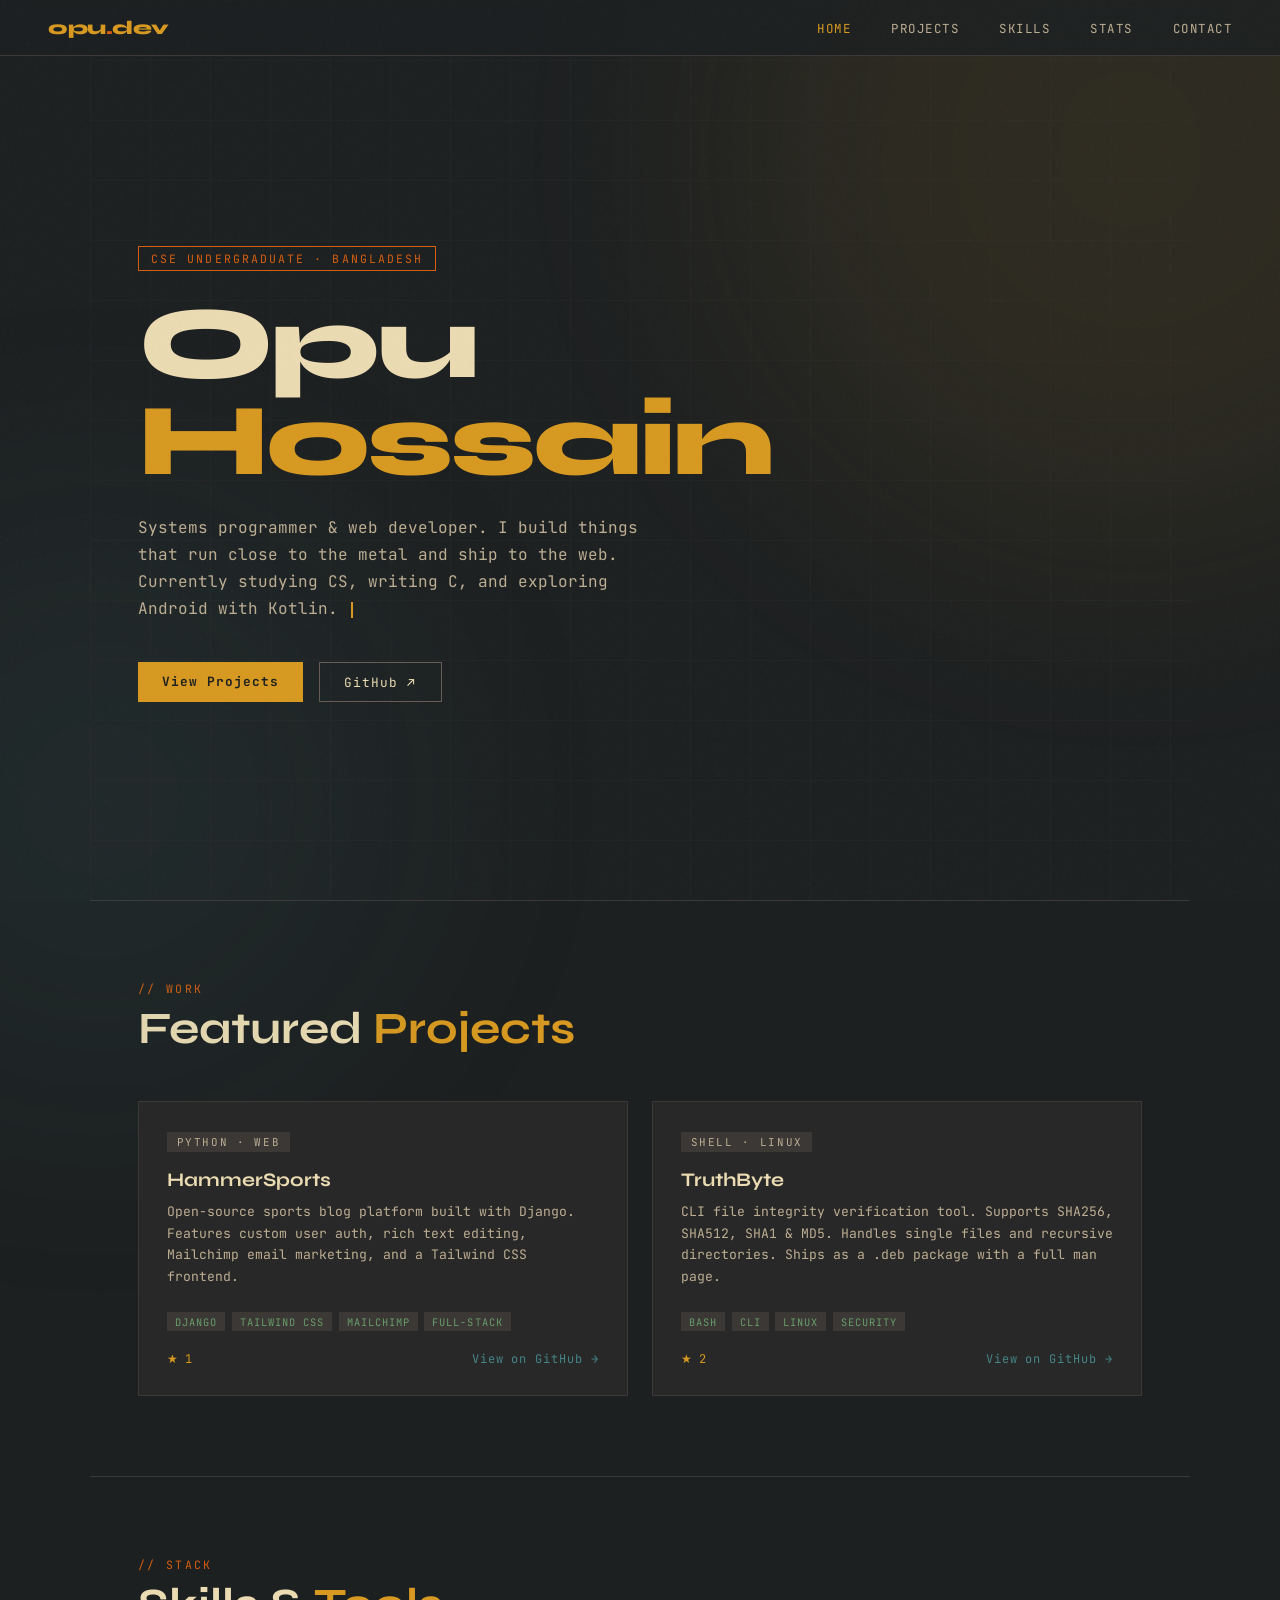
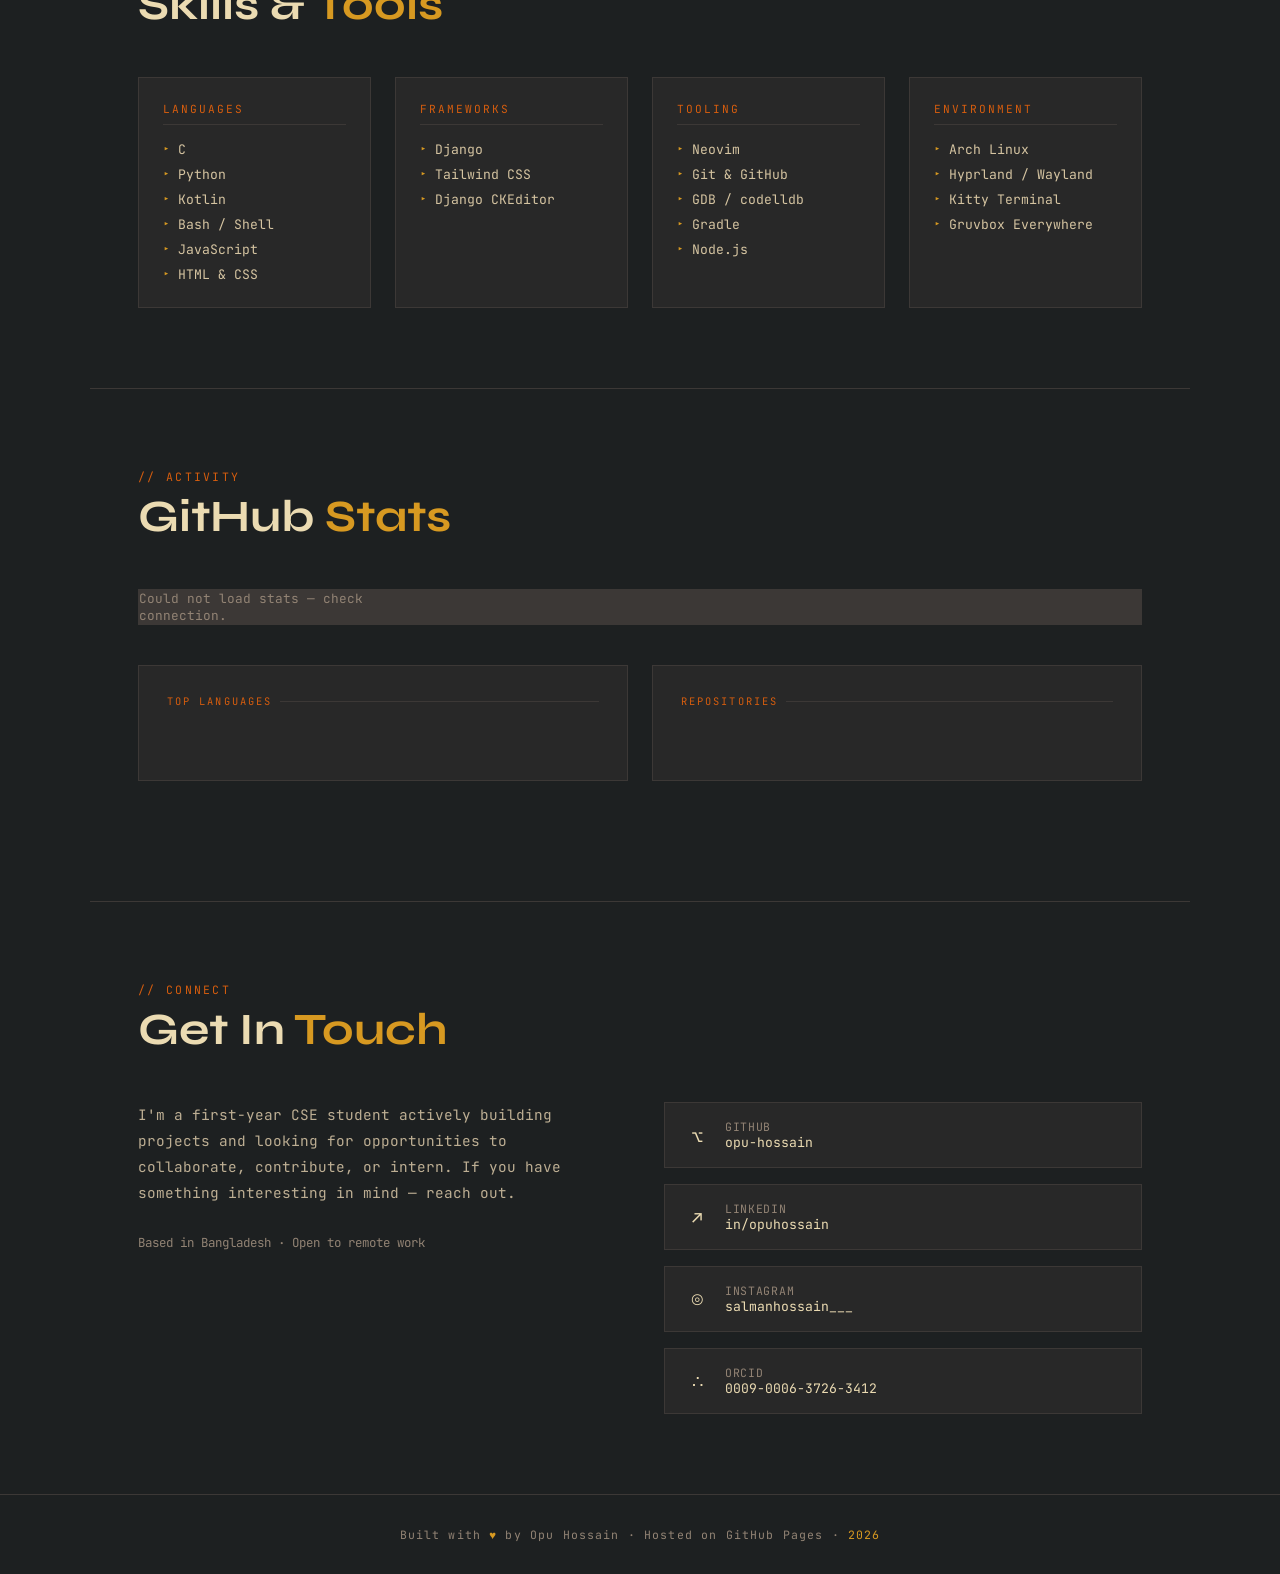
==== commit faf71718: "Update footer year from 2025 to 2026" ====
--- a/index.html
+++ b/index.html
@@ -421,16 +421,20 @@
 
     .stat-card {
       background: var(--bg0);
-      padding: 2rem 1.5rem;
+      padding: 1.75rem 1.25rem;
       text-align: center;
       transition: background 0.2s;
       position: relative;
+      display: flex;
+      flex-direction: column;
+      align-items: center;
+      gap: 0.3rem;
     }
 
     .stat-card::after {
       content: '';
       position: absolute;
-      bottom: 0; left: 20%; right: 20%;
+      bottom: 0; left: 25%; right: 25%;
       height: 1px;
       background: var(--yellow);
       transform: scaleX(0);
@@ -440,21 +444,29 @@
     .stat-card:hover { background: var(--bg1); }
     .stat-card:hover::after { transform: scaleX(1); }
 
+    .stat-icon {
+      font-size: 0.8rem;
+      color: var(--orange);
+      opacity: 0.75;
+      letter-spacing: 0.05em;
+      margin-bottom: 0.1rem;
+    }
+
     .stat-value {
-      font-family: var(--font-display);
-      font-size: 2.8rem;
-      font-weight: 800;
+      font-family: var(--font-mono);
+      font-size: 1.9rem;
+      font-weight: 700;
       color: var(--yellow);
       line-height: 1;
-      margin-bottom: 0.6rem;
-      letter-spacing: -0.02em;
+      letter-spacing: 0.02em;
     }
 
     .stat-label {
       font-size: 0.65rem;
-      letter-spacing: 0.2em;
+      letter-spacing: 0.18em;
       text-transform: uppercase;
-      color: var(--gray);
+      color: var(--fg3);
+      margin-top: 0.1rem;
     }
 
     /* two-column middle row */
@@ -909,18 +921,22 @@
 
     <div class="stats-cards reveal" id="stats-cards">
       <div class="stat-card">
+        <div class="stat-icon">{ }</div>
         <div class="stat-value" id="stat-repos">—</div>
         <div class="stat-label">Public Repos</div>
       </div>
       <div class="stat-card">
+        <div class="stat-icon">★</div>
         <div class="stat-value" id="stat-stars">—</div>
         <div class="stat-label">Total Stars</div>
       </div>
       <div class="stat-card">
+        <div class="stat-icon">↓</div>
         <div class="stat-value" id="stat-followers">—</div>
         <div class="stat-label">Followers</div>
       </div>
       <div class="stat-card">
+        <div class="stat-icon">↑</div>
         <div class="stat-value" id="stat-following">—</div>
         <div class="stat-label">Following</div>
       </div>
@@ -992,7 +1008,7 @@
 
   <!-- FOOTER -->
   <footer>
-    <p>Built with <span>♥</span> by Opu Hossain · Hosted on GitHub Pages · <span>2025</span></p>
+    <p>Built with <span>♥</span> by Opu Hossain · Hosted on GitHub Pages · <span>2026</span></p>
   </footer>
 
   <script>
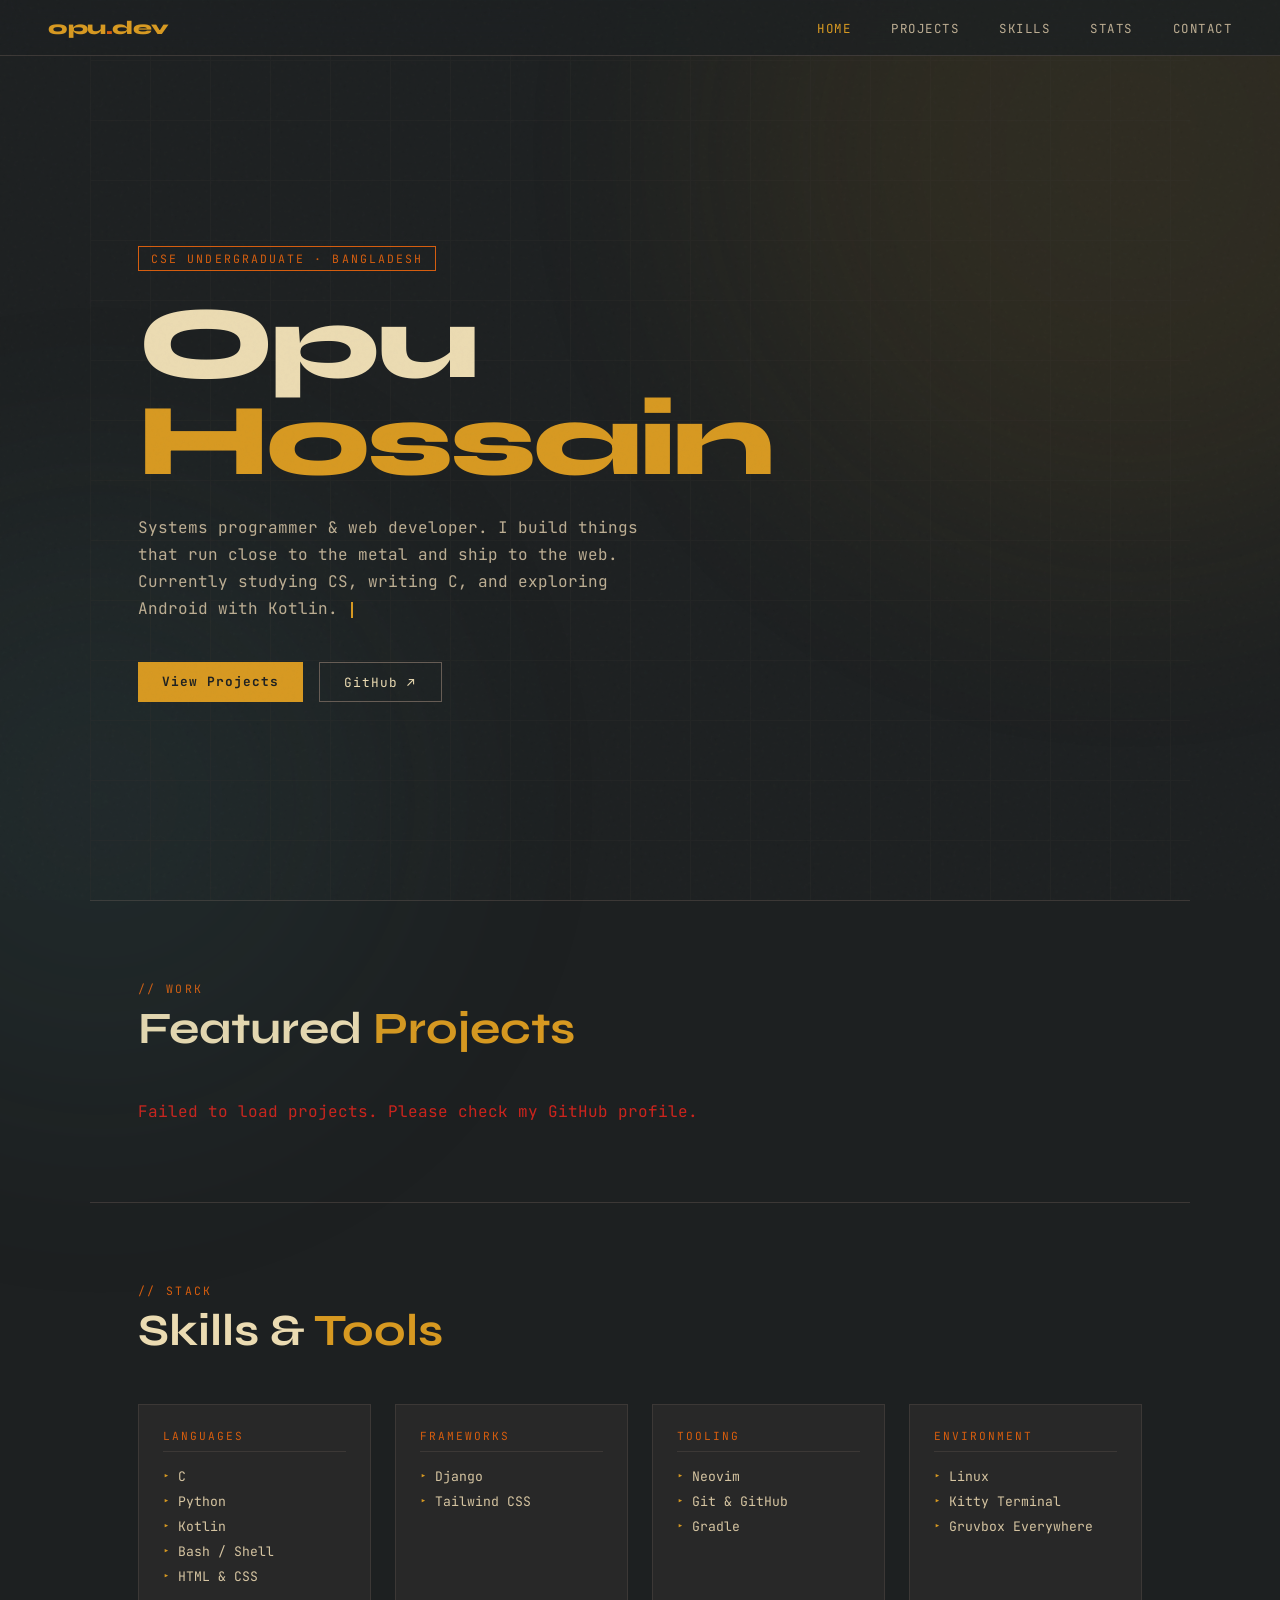
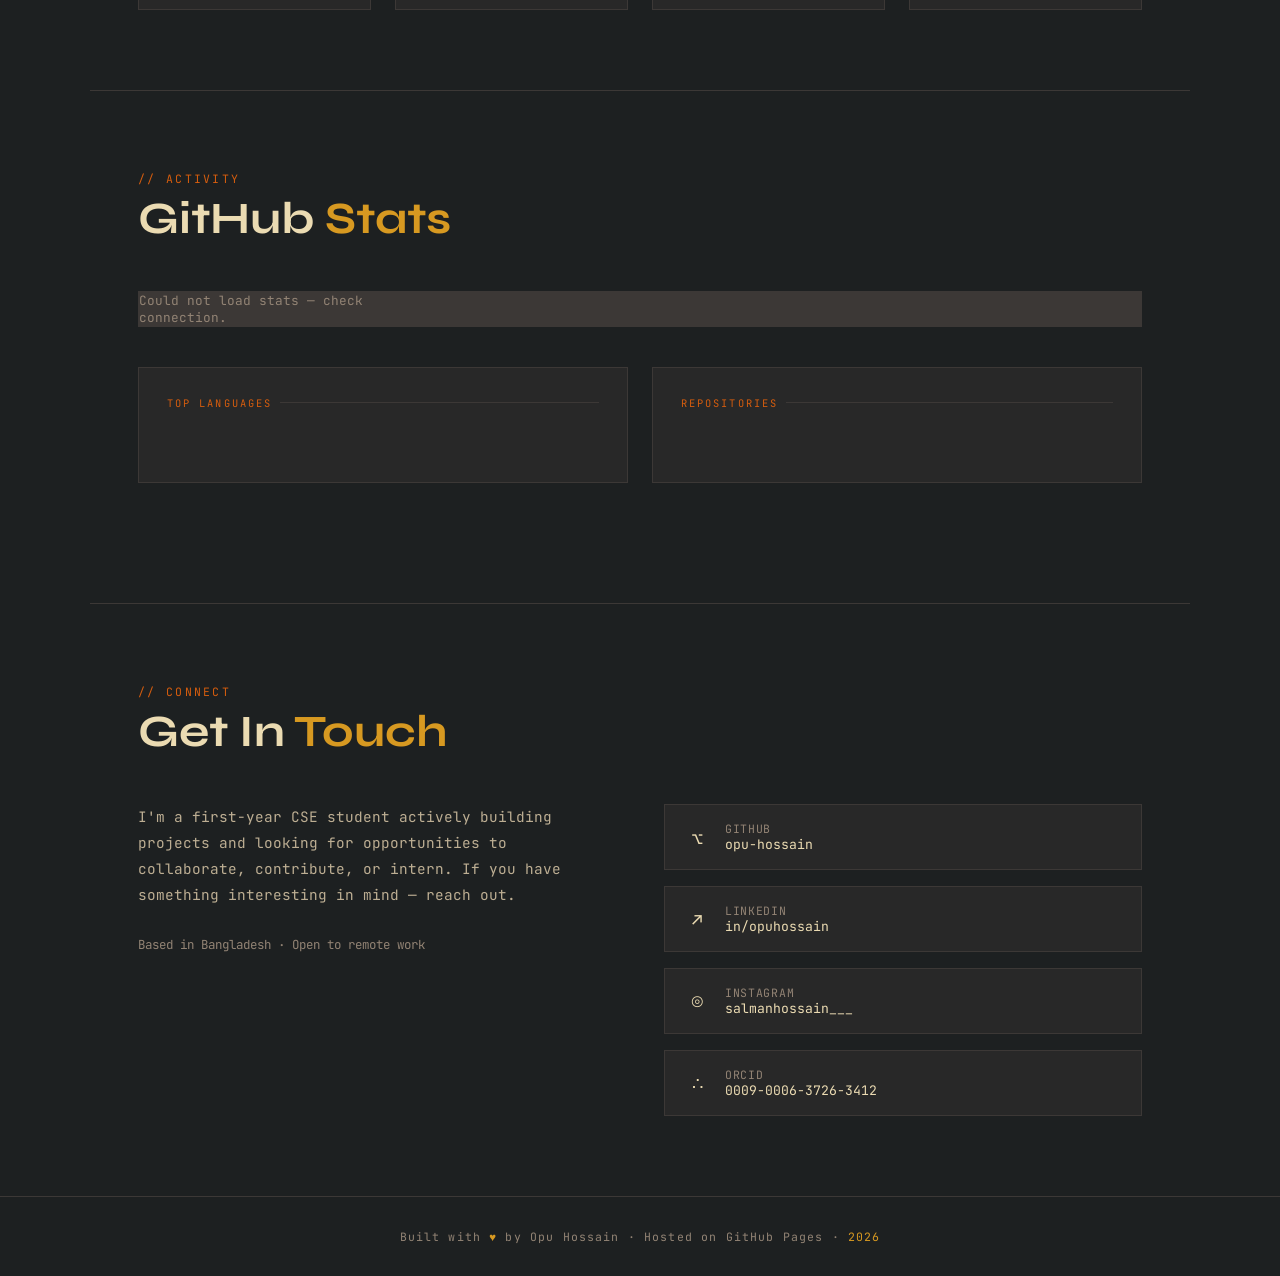
==== commit f2c2f2cf: "refactor: make index modular with separate .css and .js file, also update projects section to automa" ====
--- a/index.html
+++ b/index.html
@@ -1,1124 +1,330 @@
 <!DOCTYPE html>
 <html lang="en">
+
 <head>
-  <meta charset="UTF-8" />
-  <meta name="viewport" content="width=device-width, initial-scale=1.0" />
-  <title>Opu Hossain — Developer</title>
-  <link rel="preconnect" href="https://fonts.googleapis.com" />
-  <link rel="preconnect" href="https://fonts.gstatic.com" crossorigin />
-  <link href="https://fonts.googleapis.com/css2?family=JetBrains+Mono:wght@300;400;600;700&family=Syne:wght@400;600;700;800&display=swap" rel="stylesheet" />
-
-  <style>
-    /* ── Gruvbox palette ── */
-    :root {
-      --bg0-h:  #1d2021;
-      --bg0:    #282828;
-      --bg1:    #3c3836;
-      --bg2:    #504945;
-      --bg3:    #665c54;
-      --fg:     #ebdbb2;
-      --fg2:    #d5c4a1;
-      --fg3:    #bdae93;
-      --yellow: #d79921;
-      --orange: #d65d0e;
-      --blue:   #458588;
-      --green:  #98971a;
-      --purple: #b16286;
-      --aqua:   #689d6a;
-      --red:    #cc241d;
-      --gray:   #928374;
-
-      --font-mono: 'JetBrains Mono', monospace;
-      --font-display: 'Syne', sans-serif;
-    }
-
-    *, *::before, *::after { box-sizing: border-box; margin: 0; padding: 0; }
-
-    html { scroll-behavior: smooth; }
-
-    body {
-      background: var(--bg0-h);
-      color: var(--fg);
-      font-family: var(--font-mono);
-      overflow-x: hidden;
-    }
-
-    /* ── Grain overlay ── */
-    body::before {
-      content: '';
-      position: fixed;
-      inset: 0;
-      background-image: url("data:image/svg+xml,%3Csvg viewBox='0 0 256 256' xmlns='http://www.w3.org/2000/svg'%3E%3Cfilter id='noise'%3E%3CfeTurbulence type='fractalNoise' baseFrequency='0.9' numOctaves='4' stitchTiles='stitch'/%3E%3C/filter%3E%3Crect width='100%25' height='100%25' filter='url(%23noise)' opacity='0.04'/%3E%3C/svg%3E");
-      pointer-events: none;
-      z-index: 9999;
-      opacity: 0.5;
-    }
-
-    /* ── NAV ── */
-    nav {
-      position: fixed;
-      top: 0; left: 0; right: 0;
-      z-index: 100;
-      display: flex;
-      align-items: center;
-      justify-content: space-between;
-      padding: 1rem 3rem;
-      background: rgba(29,32,33,0.85);
-      backdrop-filter: blur(12px);
-      border-bottom: 1px solid var(--bg1);
-    }
-
-    .nav-logo {
-      font-family: var(--font-display);
-      font-weight: 800;
-      font-size: 1.2rem;
-      color: var(--yellow);
-      letter-spacing: -0.02em;
-    }
-
-    .nav-logo span { color: var(--orange); }
-
-    nav ul {
-      list-style: none;
-      display: flex;
-      gap: 2.5rem;
-    }
-
-    nav ul a {
-      color: var(--fg3);
-      text-decoration: none;
-      font-size: 0.78rem;
-      letter-spacing: 0.12em;
-      text-transform: uppercase;
-      transition: color 0.2s;
-    }
-
-    nav ul a:hover { color: var(--yellow); }
-
-    /* ── HERO ── */
-    #hero {
-      min-height: 100vh;
-      display: flex;
-      align-items: center;
-      padding: 6rem 3rem 3rem;
-      position: relative;
-      overflow: hidden;
-    }
-
-    /* Grid bg */
-    #hero::after {
-      content: '';
-      position: absolute;
-      inset: 0;
-      background-image:
-        linear-gradient(var(--bg1) 1px, transparent 1px),
-        linear-gradient(90deg, var(--bg1) 1px, transparent 1px);
-      background-size: 60px 60px;
-      opacity: 0.18;
-      pointer-events: none;
-    }
-
-    .hero-inner {
-      max-width: 900px;
-      position: relative;
-      z-index: 1;
-    }
-
-    .hero-tag {
-      display: inline-block;
-      font-size: 0.72rem;
-      letter-spacing: 0.18em;
-      text-transform: uppercase;
-      color: var(--orange);
-      border: 1px solid var(--orange);
-      padding: 0.25rem 0.75rem;
-      margin-bottom: 1.5rem;
-      opacity: 0;
-      animation: fadeUp 0.6s ease 0.2s forwards;
-    }
-
-    .hero-name {
-      font-family: var(--font-display);
-      font-size: clamp(3rem, 8vw, 6.5rem);
-      font-weight: 800;
-      line-height: 0.95;
-      letter-spacing: -0.03em;
-      color: var(--fg);
-      opacity: 0;
-      animation: fadeUp 0.6s ease 0.4s forwards;
-    }
-
-    .hero-name em {
-      font-style: normal;
-      color: var(--yellow);
-    }
-
-    .hero-sub {
-      margin-top: 1.5rem;
-      font-size: 1rem;
-      color: var(--fg3);
-      max-width: 520px;
-      line-height: 1.7;
-      opacity: 0;
-      animation: fadeUp 0.6s ease 0.6s forwards;
-    }
-
-    .hero-cta {
-      margin-top: 2.5rem;
-      display: flex;
-      gap: 1rem;
-      flex-wrap: wrap;
-      opacity: 0;
-      animation: fadeUp 0.6s ease 0.8s forwards;
-    }
-
-    .btn {
-      display: inline-block;
-      padding: 0.65rem 1.5rem;
-      font-family: var(--font-mono);
-      font-size: 0.8rem;
-      letter-spacing: 0.08em;
-      text-decoration: none;
-      transition: all 0.2s;
-      cursor: pointer;
-      border: none;
-    }
-
-    .btn-primary {
-      background: var(--yellow);
-      color: var(--bg0-h);
-      font-weight: 700;
-    }
-
-    .btn-primary:hover {
-      background: var(--orange);
-    }
-
-    .btn-outline {
-      background: transparent;
-      color: var(--fg);
-      border: 1px solid var(--bg3);
-    }
-
-    .btn-outline:hover {
-      border-color: var(--yellow);
-      color: var(--yellow);
-    }
-
-    /* Floating accent blobs — fixed so they span full page */
-    .blob {
-      position: fixed;
-      border-radius: 50%;
-      filter: blur(130px);
-      pointer-events: none;
-      opacity: 0.09;
-      z-index: 0;
-    }
-
-    .blob-1 {
-      width: 800px; height: 800px;
-      background: var(--yellow);
-      top: -250px; right: -250px;
-      animation: drift 14s ease-in-out infinite alternate;
-    }
-
-    .blob-2 {
-      width: 600px; height: 600px;
-      background: var(--blue);
-      bottom: -200px; left: -200px;
-      animation: drift 10s ease-in-out infinite alternate-reverse;
-    }
-
-    @keyframes drift {
-      from { transform: translate(0,0) scale(1); }
-      to   { transform: translate(30px, 20px) scale(1.05); }
-    }
-
-    /* ── SECTIONS COMMON ── */
-    section {
-      padding: 5rem 3rem;
-      max-width: 1100px;
-      margin: 0 auto;
-    }
-
-    .section-label {
-      font-size: 0.72rem;
-      letter-spacing: 0.2em;
-      text-transform: uppercase;
-      color: var(--orange);
-      margin-bottom: 0.5rem;
-    }
-
-    .section-title {
-      font-family: var(--font-display);
-      font-size: clamp(1.8rem, 4vw, 2.8rem);
-      font-weight: 700;
-      color: var(--fg);
-      margin-bottom: 3rem;
-      line-height: 1.1;
-    }
-
-    .section-title span { color: var(--yellow); }
-
-    /* ── PROJECTS ── */
-    #projects { border-top: 1px solid var(--bg1); }
-
-    .projects-grid {
-      display: grid;
-      grid-template-columns: repeat(auto-fit, minmax(300px, 1fr));
-      gap: 1.5rem;
-    }
-
-    .project-card {
-      background: var(--bg0);
-      border: 1px solid var(--bg1);
-      padding: 1.75rem;
-      position: relative;
-      transition: border-color 0.25s, transform 0.25s;
-      overflow: hidden;
-    }
-
-    .project-card::before {
-      content: '';
-      position: absolute;
-      top: 0; left: 0; right: 0;
-      height: 2px;
-      background: var(--yellow);
-      transform: scaleX(0);
-      transform-origin: left;
-      transition: transform 0.3s;
-    }
-
-    .project-card:hover {
-      border-color: var(--bg3);
-      transform: translateY(-4px);
-    }
-
-    .project-card:hover::before { transform: scaleX(1); }
-
-    .project-lang {
-      display: inline-block;
-      font-size: 0.68rem;
-      letter-spacing: 0.15em;
-      text-transform: uppercase;
-      padding: 0.2rem 0.6rem;
-      margin-bottom: 1rem;
-      background: var(--bg1);
-      color: var(--fg3);
-    }
-
-    .project-name {
-      font-family: var(--font-display);
-      font-size: 1.2rem;
-      font-weight: 700;
-      color: var(--fg);
-      margin-bottom: 0.6rem;
-    }
-
-    .project-desc {
-      font-size: 0.82rem;
-      color: var(--fg3);
-      line-height: 1.65;
-      margin-bottom: 1.5rem;
-    }
-
-    .project-meta {
-      display: flex;
-      align-items: center;
-      justify-content: space-between;
-    }
-
-    .project-stars {
-      font-size: 0.75rem;
-      color: var(--yellow);
-    }
-
-    .project-link {
-      font-size: 0.75rem;
-      color: var(--blue);
-      text-decoration: none;
-      letter-spacing: 0.08em;
-      transition: color 0.2s;
-    }
-
-    .project-link:hover { color: var(--yellow); }
-
-    .project-tags {
-      display: flex;
-      flex-wrap: wrap;
-      gap: 0.4rem;
-      margin-bottom: 1.2rem;
-    }
-
-    .tag {
-      font-size: 0.65rem;
-      letter-spacing: 0.1em;
-      padding: 0.18rem 0.5rem;
-      background: var(--bg1);
-      color: var(--aqua);
-      text-transform: uppercase;
-    }
-
-    /* ── SKILLS ── */
-    #skills { border-top: 1px solid var(--bg1); }
-
-    .skills-grid {
-      display: grid;
-      grid-template-columns: repeat(auto-fit, minmax(220px, 1fr));
-      gap: 1.5rem;
-    }
-
-    .skill-group {
-      background: var(--bg0);
-      border: 1px solid var(--bg1);
-      padding: 1.5rem;
-    }
-
-    .skill-group-title {
-      font-size: 0.7rem;
-      letter-spacing: 0.18em;
-      text-transform: uppercase;
-      color: var(--orange);
-      margin-bottom: 1rem;
-      padding-bottom: 0.5rem;
-      border-bottom: 1px solid var(--bg1);
-    }
-
-    .skill-list {
-      list-style: none;
-      display: flex;
-      flex-direction: column;
-      gap: 0.5rem;
-    }
-
-    .skill-list li {
-      font-size: 0.82rem;
-      color: var(--fg2);
-      display: flex;
-      align-items: center;
-      gap: 0.5rem;
-    }
-
-    .skill-list li::before {
-      content: '▸';
-      color: var(--yellow);
-      font-size: 0.7rem;
-    }
-
-    /* ── STATS ── */
-    #stats { border-top: 1px solid var(--bg1); }
-
-    /* stat number cards */
-    .stats-cards {
-      display: grid;
-      grid-template-columns: repeat(4, 1fr);
-      gap: 1px;
-      background: var(--bg1);
-      border: 1px solid var(--bg1);
-      margin-bottom: 2.5rem;
-      overflow: hidden;
-    }
-
-    .stat-card {
-      background: var(--bg0);
-      padding: 1.75rem 1.25rem;
-      text-align: center;
-      transition: background 0.2s;
-      position: relative;
-      display: flex;
-      flex-direction: column;
-      align-items: center;
-      gap: 0.3rem;
-    }
-
-    .stat-card::after {
-      content: '';
-      position: absolute;
-      bottom: 0; left: 25%; right: 25%;
-      height: 1px;
-      background: var(--yellow);
-      transform: scaleX(0);
-      transition: transform 0.3s;
-    }
-
-    .stat-card:hover { background: var(--bg1); }
-    .stat-card:hover::after { transform: scaleX(1); }
-
-    .stat-icon {
-      font-size: 0.8rem;
-      color: var(--orange);
-      opacity: 0.75;
-      letter-spacing: 0.05em;
-      margin-bottom: 0.1rem;
-    }
-
-    .stat-value {
-      font-family: var(--font-mono);
-      font-size: 1.9rem;
-      font-weight: 700;
-      color: var(--yellow);
-      line-height: 1;
-      letter-spacing: 0.02em;
-    }
-
-    .stat-label {
-      font-size: 0.65rem;
-      letter-spacing: 0.18em;
-      text-transform: uppercase;
-      color: var(--fg3);
-      margin-top: 0.1rem;
-    }
-
-    /* two-column middle row */
-    .stats-mid {
-      display: grid;
-      grid-template-columns: 1fr 1fr;
-      gap: 1.5rem;
-      margin-bottom: 2.5rem;
-    }
-
-    .langs-section {
-      background: var(--bg0);
-      border: 1px solid var(--bg1);
-      padding: 1.75rem;
-    }
-
-    .langs-title, .repos-list-title {
-      font-size: 0.65rem;
-      letter-spacing: 0.2em;
-      text-transform: uppercase;
-      color: var(--orange);
-      margin-bottom: 1.25rem;
-      display: flex;
-      align-items: center;
-      gap: 0.5rem;
-    }
-
-    .langs-title::after, .repos-list-title::after {
-      content: '';
-      flex: 1;
-      height: 1px;
-      background: var(--bg1);
-    }
-
-    .langs-bar {
-      height: 4px;
-      display: flex;
-      overflow: hidden;
-      margin-bottom: 1.25rem;
-      gap: 3px;
-    }
-
-    .langs-bar-seg { height: 100%; transition: flex 0.6s ease; }
-
-    .langs-legend {
-      display: flex;
-      flex-direction: column;
-      gap: 0.6rem;
-    }
-
-    .lang-item {
-      display: flex;
-      align-items: center;
-      justify-content: space-between;
-      font-size: 0.75rem;
-      color: var(--fg3);
-    }
-
-    .lang-item-left {
-      display: flex;
-      align-items: center;
-      gap: 0.5rem;
-    }
-
-    .lang-dot {
-      width: 6px; height: 6px;
-      border-radius: 50%;
-      flex-shrink: 0;
-    }
-
-    .lang-pct {
-      font-size: 0.7rem;
-      color: var(--gray);
-      font-variant-numeric: tabular-nums;
-    }
-
-    /* recent repos */
-    .repos-mini {
-      background: var(--bg0);
-      border: 1px solid var(--bg1);
-      padding: 1.75rem;
-    }
-
-    .repo-item {
-      display: flex;
-      flex-direction: column;
-      gap: 0.25rem;
-      padding: 0.85rem 0;
-      border-bottom: 1px solid var(--bg1);
-      text-decoration: none;
-      transition: padding-left 0.2s;
-    }
-
-    .repo-item:last-child { border-bottom: none; padding-bottom: 0; }
-    .repo-item:first-child { padding-top: 0; }
-    .repo-item:hover { padding-left: 0.4rem; }
-
-    .repo-item-top {
-      display: flex;
-      align-items: center;
-      justify-content: space-between;
-    }
-
-    .repo-item-name {
-      font-size: 0.82rem;
-      font-weight: 600;
-      color: var(--fg);
-    }
-
-    .repo-item-stars {
-      font-size: 0.72rem;
-      color: var(--yellow);
-      white-space: nowrap;
-    }
-
-    .repo-item-desc {
-      font-size: 0.72rem;
-      color: var(--gray);
-      white-space: nowrap;
-      overflow: hidden;
-      text-overflow: ellipsis;
-      max-width: 95%;
-    }
-
-    .repo-item-meta {
-      display: flex;
-      gap: 0.75rem;
-      align-items: center;
-    }
-
-    .repo-item-lang {
-      font-size: 0.65rem;
-      color: var(--aqua);
-      letter-spacing: 0.08em;
-      text-transform: uppercase;
-    }
-
-    .repo-item-date {
-      font-size: 0.65rem;
-      color: var(--bg3);
-    }
-
-    @media (max-width: 768px) {
-      .stats-cards { grid-template-columns: repeat(2, 1fr); }
-      .stats-mid   { grid-template-columns: 1fr; }
-    }
-
-    /* ── CONTACT ── */
-    #contact { border-top: 1px solid var(--bg1); }
-
-    .contact-inner {
-      display: grid;
-      grid-template-columns: 1fr 1fr;
-      gap: 3rem;
-      align-items: start;
-    }
-
-    .contact-text {
-      font-size: 0.9rem;
-      color: var(--fg3);
-      line-height: 1.8;
-    }
-
-    .contact-links {
-      display: flex;
-      flex-direction: column;
-      gap: 1rem;
-    }
-
-    .contact-link {
-      display: flex;
-      align-items: center;
-      gap: 1rem;
-      padding: 1rem 1.25rem;
-      background: var(--bg0);
-      border: 1px solid var(--bg1);
-      text-decoration: none;
-      color: var(--fg);
-      font-size: 0.82rem;
-      transition: all 0.2s;
-    }
-
-    .contact-link:hover {
-      border-color: var(--yellow);
-      color: var(--yellow);
-    }
-
-    .contact-link-icon {
-      font-size: 1.1rem;
-      width: 1.5rem;
-      text-align: center;
-    }
-
-    .contact-link-label {
-      letter-spacing: 0.06em;
-      text-transform: uppercase;
-      font-size: 0.72rem;
-      color: var(--gray);
-    }
-
-    .contact-link-value {
-      color: inherit;
-    }
-
-    /* ── FOOTER ── */
-    footer {
-      border-top: 1px solid var(--bg1);
-      padding: 2rem 3rem;
-      text-align: center;
-      font-size: 0.72rem;
-      color: var(--gray);
-      letter-spacing: 0.1em;
-    }
-
-    footer span { color: var(--yellow); }
-
-    /* ── ANIMATIONS ── */
-    @keyframes fadeUp {
-      from { opacity: 0; transform: translateY(20px); }
-      to   { opacity: 1; transform: translateY(0); }
-    }
-
-    .reveal {
-      opacity: 0;
-      transform: translateY(24px);
-      transition: opacity 0.6s ease, transform 0.6s ease;
-    }
-
-    .reveal.visible {
-      opacity: 1;
-      transform: none;
-    }
-
-    /* ── TERMINAL CURSOR ── */
-    .cursor {
-      display: inline-block;
-      width: 2px;
-      height: 1em;
-      background: var(--yellow);
-      margin-left: 3px;
-      vertical-align: middle;
-      animation: blink 1s step-end infinite;
-    }
-
-    @keyframes blink {
-      50% { opacity: 0; }
-    }
-
-    /* ── SCROLLBAR ── */
-    ::-webkit-scrollbar { width: 6px; }
-    ::-webkit-scrollbar-track { background: var(--bg0-h); }
-    ::-webkit-scrollbar-thumb { background: var(--bg2); }
-    ::-webkit-scrollbar-thumb:hover { background: var(--yellow); }
-
-    /* ── HAMBURGER ── */
-    .nav-toggle {
-      display: none;
-      flex-direction: column;
-      gap: 5px;
-      cursor: pointer;
-      padding: 4px;
-      background: none;
-      border: none;
-    }
-
-    .nav-toggle span {
-      display: block;
-      width: 22px;
-      height: 2px;
-      background: var(--fg);
-      transition: all 0.3s;
-    }
-
-    .nav-toggle.open span:nth-child(1) { transform: translateY(7px) rotate(45deg); }
-    .nav-toggle.open span:nth-child(2) { opacity: 0; }
-    .nav-toggle.open span:nth-child(3) { transform: translateY(-7px) rotate(-45deg); }
-
-    /* ── RESPONSIVE ── */
-    @media (max-width: 768px) {
-      nav { padding: 1rem 1.5rem; }
-
-      .nav-toggle { display: flex; }
-
-      nav ul {
-        display: none;
-        position: absolute;
-        top: 100%;
-        left: 0; right: 0;
-        flex-direction: column;
-        gap: 0;
-        background: rgba(29,32,33,0.97);
-        backdrop-filter: blur(12px);
-        border-bottom: 1px solid var(--bg1);
-        padding: 1rem 0;
-      }
-
-      nav ul.open { display: flex; }
-      nav ul li { width: 100%; }
-      nav ul a {
-        display: block;
-        padding: 0.75rem 1.5rem;
-        font-size: 0.8rem;
-        letter-spacing: 0.15em;
-      }
-
-      #hero { padding: 6rem 1.5rem 3rem; }
-      section { padding: 4rem 1.5rem; }
-      .stats-grid { grid-template-columns: 1fr; }
-      .contact-inner { grid-template-columns: 1fr; }
-      footer { padding: 2rem 1.5rem; }
-    }
-  </style>
+    <meta charset="UTF-8" />
+    <meta name="viewport" content="width=device-width, initial-scale=1.0" />
+    <title>Opu Hossain — Developer</title>
+    <link rel="preconnect" href="https://fonts.googleapis.com" />
+    <link rel="preconnect" href="https://fonts.gstatic.com" crossorigin />
+    <link
+        href="https://fonts.googleapis.com/css2?family=JetBrains+Mono:wght@300;400;600;700&family=Syne:wght@400;600;700;800&display=swap"
+        rel="stylesheet" />
+    <link rel="stylesheet" href="style.css">
+    <script src="main.js" defer></script>
 </head>
 
 <body>
 
-  <!-- NAV -->
-  <nav>
-    <div class="nav-logo">opu<span>.</span>dev</div>
-    <button class="nav-toggle" id="nav-toggle" aria-label="Toggle menu">
-      <span></span><span></span><span></span>
-    </button>
-    <ul id="nav-menu">
-      <li><a href="#hero">Home</a></li>
-      <li><a href="#projects">Projects</a></li>
-      <li><a href="#skills">Skills</a></li>
-      <li><a href="#stats">Stats</a></li>
-      <li><a href="#contact">Contact</a></li>
-    </ul>
-  </nav>
-
-  <!-- HERO -->
-  <section id="hero">
-    <div class="blob blob-1"></div>
-    <div class="blob blob-2"></div>
-
-    <div class="hero-inner">
-      <div class="hero-tag">CSE Undergraduate · Bangladesh</div>
-      <h1 class="hero-name">Opu<br/><em>Hossain</em></h1>
-      <p class="hero-sub">
-        Systems programmer & web developer. I build things that run close to the metal and ship to the web.
-        Currently studying CS, writing C, and exploring Android with Kotlin.
-        <span class="cursor"></span>
-      </p>
-      <div class="hero-cta">
-        <a href="#projects" class="btn btn-primary">View Projects</a>
-        <a href="https://github.com/opu-hossain" target="_blank" class="btn btn-outline">GitHub ↗</a>
-      </div>
-    </div>
-  </section>
-
-  <!-- PROJECTS -->
-  <section id="projects">
-    <div class="section-label">// work</div>
-    <h2 class="section-title">Featured <span>Projects</span></h2>
-
-    <div class="projects-grid" id="projects-grid">
-
-      <div class="project-card reveal">
-        <div class="project-lang">Python · Web</div>
-        <div class="project-name">HammerSports</div>
-        <p class="project-desc">
-          Open-source sports blog platform built with Django. Features custom user auth, rich text editing, Mailchimp email marketing, and a Tailwind CSS frontend.
-        </p>
-        <div class="project-tags">
-          <span class="tag">Django</span>
-          <span class="tag">Tailwind CSS</span>
-          <span class="tag">Mailchimp</span>
-          <span class="tag">Full-stack</span>
-        </div>
-        <div class="project-meta">
-          <span class="project-stars">★ 1</span>
-          <a href="https://github.com/opu-hossain/HammerSports" target="_blank" class="project-link">View on GitHub →</a>
-        </div>
-      </div>
-
-      <div class="project-card reveal" style="transition-delay: 0.1s;">
-        <div class="project-lang">Shell · Linux</div>
-        <div class="project-name">TruthByte</div>
-        <p class="project-desc">
-          CLI file integrity verification tool. Supports SHA256, SHA512, SHA1 & MD5. Handles single files and recursive directories. Ships as a .deb package with a full man page.
-        </p>
-        <div class="project-tags">
-          <span class="tag">Bash</span>
-          <span class="tag">CLI</span>
-          <span class="tag">Linux</span>
-          <span class="tag">Security</span>
-        </div>
-        <div class="project-meta">
-          <span class="project-stars">★ 2</span>
-          <a href="https://github.com/opu-hossain/truthbyte" target="_blank" class="project-link">View on GitHub →</a>
-        </div>
-      </div>
-
-    </div>
-  </section>
-
-  <!-- SKILLS -->
-  <section id="skills">
-    <div class="section-label">// stack</div>
-    <h2 class="section-title">Skills &amp; <span>Tools</span></h2>
-
-    <div class="skills-grid">
-      <div class="skill-group reveal">
-        <div class="skill-group-title">Languages</div>
-        <ul class="skill-list">
-          <li>C</li>
-          <li>Python</li>
-          <li>Kotlin</li>
-          <li>Bash / Shell</li>
-          <li>JavaScript</li>
-          <li>HTML &amp; CSS</li>
+    <!-- NAV -->
+    <nav>
+        <div class="nav-logo">opu<span>.</span>dev</div>
+        <button class="nav-toggle" id="nav-toggle" aria-label="Toggle menu">
+            <span></span><span></span><span></span>
+        </button>
+        <ul id="nav-menu">
+            <li><a href="#hero">Home</a></li>
+            <li><a href="#projects">Projects</a></li>
+            <li><a href="#skills">Skills</a></li>
+            <li><a href="#stats">Stats</a></li>
+            <li><a href="#contact">Contact</a></li>
         </ul>
-      </div>
-
-      <div class="skill-group reveal" style="transition-delay: 0.1s;">
-        <div class="skill-group-title">Frameworks</div>
-        <ul class="skill-list">
-          <li>Django</li>
-          <li>Tailwind CSS</li>
-          <li>Django CKEditor</li>
-        </ul>
-      </div>
-
-      <div class="skill-group reveal" style="transition-delay: 0.2s;">
-        <div class="skill-group-title">Tooling</div>
-        <ul class="skill-list">
-          <li>Neovim</li>
-          <li>Git &amp; GitHub</li>
-          <li>GDB / codelldb</li>
-          <li>Gradle</li>
-          <li>Node.js</li>
-        </ul>
-      </div>
-
-      <div class="skill-group reveal" style="transition-delay: 0.3s;">
-        <div class="skill-group-title">Environment</div>
-        <ul class="skill-list">
-          <li>Arch Linux</li>
-          <li>Hyprland / Wayland</li>
-          <li>Kitty Terminal</li>
-          <li>Gruvbox Everywhere</li>
-        </ul>
-      </div>
-    </div>
-  </section>
-
-  <!-- STATS -->
-  <section id="stats">
-    <div class="section-label">// activity</div>
-    <h2 class="section-title">GitHub <span>Stats</span></h2>
-
-    <div class="stats-cards reveal" id="stats-cards">
-      <div class="stat-card">
-        <div class="stat-icon">{ }</div>
-        <div class="stat-value" id="stat-repos">—</div>
-        <div class="stat-label">Public Repos</div>
-      </div>
-      <div class="stat-card">
-        <div class="stat-icon">★</div>
-        <div class="stat-value" id="stat-stars">—</div>
-        <div class="stat-label">Total Stars</div>
-      </div>
-      <div class="stat-card">
-        <div class="stat-icon">↓</div>
-        <div class="stat-value" id="stat-followers">—</div>
-        <div class="stat-label">Followers</div>
-      </div>
-      <div class="stat-card">
-        <div class="stat-icon">↑</div>
-        <div class="stat-value" id="stat-following">—</div>
-        <div class="stat-label">Following</div>
-      </div>
-    </div>
-
-    <div class="stats-mid">
-      <div class="langs-section reveal" style="transition-delay:0.15s;" id="langs-section">
-        <div class="langs-title">Top Languages</div>
-        <div class="langs-bar" id="langs-bar"></div>
-        <div class="langs-legend" id="langs-legend"></div>
-      </div>
-
-      <div class="repos-mini reveal" style="transition-delay:0.3s;" id="repos-list-section">
-        <div class="repos-list-title">Repositories</div>
-        <div id="repos-list"></div>
-      </div>
-    </div>
-
-  </section>
-
-  <!-- CONTACT -->
-  <section id="contact">
-    <div class="section-label">// connect</div>
-    <h2 class="section-title">Get In <span>Touch</span></h2>
-
-    <div class="contact-inner">
-      <div class="contact-text reveal">
-        <p>
-          I'm a first-year CSE student actively building projects and looking for opportunities to collaborate, contribute, or intern. If you have something interesting in mind — reach out.
-        </p>
-        <br/>
-        <p style="color: var(--gray); font-size: 0.78rem;">
-          Based in Bangladesh · Open to remote work
-        </p>
-      </div>
-
-      <div class="contact-links reveal" style="transition-delay: 0.1s;">
-        <a href="https://github.com/opu-hossain" target="_blank" class="contact-link">
-          <span class="contact-link-icon">⌥</span>
-          <div>
-            <div class="contact-link-label">GitHub</div>
-            <div class="contact-link-value">opu-hossain</div>
-          </div>
-        </a>
-        <a href="https://linkedin.com/in/opuhossain" target="_blank" class="contact-link">
-          <span class="contact-link-icon">↗</span>
-          <div>
-            <div class="contact-link-label">LinkedIn</div>
-            <div class="contact-link-value">in/opuhossain</div>
-          </div>
-        </a>
-        <a href="https://instagram.com/salmanhossain___" target="_blank" class="contact-link">
-          <span class="contact-link-icon">◎</span>
-          <div>
-            <div class="contact-link-label">Instagram</div>
-            <div class="contact-link-value">salmanhossain___</div>
-          </div>
-        </a>
-        <a href="https://orcid.org/0009-0006-3726-3412" target="_blank" class="contact-link">
-          <span class="contact-link-icon">∴</span>
-          <div>
-            <div class="contact-link-label">ORCID</div>
-            <div class="contact-link-value">0009-0006-3726-3412</div>
-          </div>
-        </a>
-      </div>
-    </div>
-  </section>
-
-  <!-- FOOTER -->
-  <footer>
-    <p>Built with <span>♥</span> by Opu Hossain · Hosted on GitHub Pages · <span>2026</span></p>
-  </footer>
-
-  <script>
-    // ── Hamburger ──
-    const toggle = document.getElementById('nav-toggle');
-    const menu   = document.getElementById('nav-menu');
-    toggle.addEventListener('click', () => {
-      toggle.classList.toggle('open');
-      menu.classList.toggle('open');
-    });
-    menu.querySelectorAll('a').forEach(a => a.addEventListener('click', () => {
-      toggle.classList.remove('open');
-      menu.classList.remove('open');
-    }));
-
-    // ── Scroll reveal ──
-    const observer = new IntersectionObserver((entries) => {
-      entries.forEach(e => {
-        if (e.isIntersecting) { e.target.classList.add('visible'); observer.unobserve(e.target); }
-      });
-    }, { threshold: 0.1 });
-    document.querySelectorAll('.reveal').forEach(el => observer.observe(el));
-
-    // ── Active nav link ──
-    const sections = document.querySelectorAll('section[id]');
-    const navLinks = document.querySelectorAll('nav ul a');
-    window.addEventListener('scroll', () => {
-      const atBottom = window.innerHeight + window.scrollY >= document.body.scrollHeight - 10;
-      let current = '';
-      if (atBottom) {
-        current = sections[sections.length - 1].id;
-      } else {
-        sections.forEach(s => { if (window.scrollY >= s.offsetTop - 120) current = s.id; });
-      }
-      navLinks.forEach(a => {
-        a.style.color = a.getAttribute('href') === `#${current}` ? 'var(--yellow)' : '';
-      });
-    });
-
-    // ── GitHub API Stats ──
-    const USERNAME = 'opu-hossain';
-    const LANG_COLORS = {
-      Python: '#3572A5', JavaScript: '#f1e05a', Shell: '#89e051',
-      HTML: '#e34c26', CSS: '#563d7c', C: '#555555', Kotlin: '#A97BFF',
-      TypeScript: '#2b7489', Ruby: '#701516', Go: '#00ADD8',
-    };
-
-    async function fetchStats() {
-      try {
-        const [userRes, reposRes] = await Promise.all([
-          fetch(`https://api.github.com/users/${USERNAME}`),
-          fetch(`https://api.github.com/users/${USERNAME}/repos?per_page=100&sort=updated`)
-        ]);
-        const user  = await userRes.json();
-        const repos = await reposRes.json();
-
-        // Profile numbers
-        document.getElementById('stat-repos').textContent     = user.public_repos ?? '—';
-        document.getElementById('stat-followers').textContent = user.followers    ?? '—';
-        document.getElementById('stat-following').textContent = user.following    ?? '—';
-
-        // Stars
-        const totalStars = repos.reduce((s, r) => s + (r.stargazers_count || 0), 0);
-        document.getElementById('stat-stars').textContent = totalStars;
-
-        // Language distribution
-        const langTotals = {};
-        repos.forEach(r => { if (r.language) langTotals[r.language] = (langTotals[r.language] || 0) + 1; });
-        const sorted = Object.entries(langTotals).sort((a,b) => b[1]-a[1]).slice(0, 6);
-        const total  = sorted.reduce((s,[,v]) => s+v, 0);
-
-        const bar    = document.getElementById('langs-bar');
-        const legend = document.getElementById('langs-legend');
-        bar.innerHTML = ''; legend.innerHTML = '';
-
-        sorted.forEach(([lang, count]) => {
-          const pct   = (count / total * 100).toFixed(1);
-          const color = LANG_COLORS[lang] || '#928374';
-          const seg   = document.createElement('div');
-          seg.className = 'langs-bar-seg';
-          seg.style.cssText = `flex:${pct};background:${color};`;
-          bar.appendChild(seg);
-
-          const item = document.createElement('div');
-          item.className = 'lang-item';
-          item.innerHTML = `
+    </nav>
+
+    <!-- HERO -->
+    <section id="hero">
+        <div class="blob blob-1"></div>
+        <div class="blob blob-2"></div>
+
+        <div class="hero-inner">
+            <div class="hero-tag">CSE Undergraduate · Bangladesh</div>
+            <h1 class="hero-name">Opu<br /><em>Hossain</em></h1>
+            <p class="hero-sub">
+                Systems programmer & web developer. I build things that run close to the metal and ship to the web.
+                Currently studying CS, writing C, and exploring Android with Kotlin.
+                <span class="cursor"></span>
+            </p>
+            <div class="hero-cta">
+                <a href="#projects" class="btn btn-primary">View Projects</a>
+                <a href="https://github.com/opu-hossain" target="_blank" class="btn btn-outline">GitHub ↗</a>
+            </div>
+        </div>
+    </section>
+
+    <!-- PROJECTS -->
+    <section id="projects">
+        <div class="section-label">// work</div>
+        <h2 class="section-title">Featured <span>Projects</span></h2>
+
+        <!-- JavaScript will automatically inject the project cards here -->
+        <div class="projects-grid" id="projects-grid">
+            <p id="loading-text" style="color: #a89984;">Loading projects directly from GitHub...</p>
+        </div>
+    </section>
+
+    <!-- SKILLS -->
+    <section id="skills">
+        <div class="section-label">// stack</div>
+        <h2 class="section-title">Skills &amp; <span>Tools</span></h2>
+
+        <div class="skills-grid">
+            <div class="skill-group reveal">
+                <div class="skill-group-title">Languages</div>
+                <ul class="skill-list">
+                    <li>C</li>
+                    <li>Python</li>
+                    <li>Kotlin</li>
+                    <li>Bash / Shell</li>
+                    <li>HTML &amp; CSS</li>
+                </ul>
+            </div>
+
+            <div class="skill-group reveal" style="transition-delay: 0.1s;">
+                <div class="skill-group-title">Frameworks</div>
+                <ul class="skill-list">
+                    <li>Django</li>
+                    <li>Tailwind CSS</li>
+                </ul>
+            </div>
+
+            <div class="skill-group reveal" style="transition-delay: 0.2s;">
+                <div class="skill-group-title">Tooling</div>
+                <ul class="skill-list">
+                    <li>Neovim</li>
+                    <li>Git &amp; GitHub</li>
+                    <li>Gradle</li>
+                </ul>
+            </div>
+
+            <div class="skill-group reveal" style="transition-delay: 0.3s;">
+                <div class="skill-group-title">Environment</div>
+                <ul class="skill-list">
+                    <li>Linux</li>
+                    <li>Kitty Terminal</li>
+                    <li>Gruvbox Everywhere</li>
+                </ul>
+            </div>
+        </div>
+    </section>
+
+    <!-- STATS -->
+    <section id="stats">
+        <div class="section-label">// activity</div>
+        <h2 class="section-title">GitHub <span>Stats</span></h2>
+
+        <div class="stats-cards reveal" id="stats-cards">
+            <div class="stat-card">
+                <div class="stat-icon">{ }</div>
+                <div class="stat-value" id="stat-repos">—</div>
+                <div class="stat-label">Public Repos</div>
+            </div>
+            <div class="stat-card">
+                <div class="stat-icon">★</div>
+                <div class="stat-value" id="stat-stars">—</div>
+                <div class="stat-label">Total Stars</div>
+            </div>
+            <div class="stat-card">
+                <div class="stat-icon">↓</div>
+                <div class="stat-value" id="stat-followers">—</div>
+                <div class="stat-label">Followers</div>
+            </div>
+            <div class="stat-card">
+                <div class="stat-icon">↑</div>
+                <div class="stat-value" id="stat-following">—</div>
+                <div class="stat-label">Following</div>
+            </div>
+        </div>
+
+        <div class="stats-mid">
+            <div class="langs-section reveal" style="transition-delay:0.15s;" id="langs-section">
+                <div class="langs-title">Top Languages</div>
+                <div class="langs-bar" id="langs-bar"></div>
+                <div class="langs-legend" id="langs-legend"></div>
+            </div>
+
+            <div class="repos-mini reveal" style="transition-delay:0.3s;" id="repos-list-section">
+                <div class="repos-list-title">Repositories</div>
+                <div id="repos-list"></div>
+            </div>
+        </div>
+
+    </section>
+
+    <!-- CONTACT -->
+    <section id="contact">
+        <div class="section-label">// connect</div>
+        <h2 class="section-title">Get In <span>Touch</span></h2>
+
+        <div class="contact-inner">
+            <div class="contact-text reveal">
+                <p>
+                    I'm a first-year CSE student actively building projects and looking for opportunities to
+                    collaborate, contribute, or intern. If you have something interesting in mind — reach out.
+                </p>
+                <br />
+                <p style="color: var(--gray); font-size: 0.78rem;">
+                    Based in Bangladesh · Open to remote work
+                </p>
+            </div>
+
+            <div class="contact-links reveal" style="transition-delay: 0.1s;">
+                <a href="https://github.com/opu-hossain" target="_blank" class="contact-link">
+                    <span class="contact-link-icon">⌥</span>
+                    <div>
+                        <div class="contact-link-label">GitHub</div>
+                        <div class="contact-link-value">opu-hossain</div>
+                    </div>
+                </a>
+                <a href="https://linkedin.com/in/opuhossain" target="_blank" class="contact-link">
+                    <span class="contact-link-icon">↗</span>
+                    <div>
+                        <div class="contact-link-label">LinkedIn</div>
+                        <div class="contact-link-value">in/opuhossain</div>
+                    </div>
+                </a>
+                <a href="https://instagram.com/salmanhossain___" target="_blank" class="contact-link">
+                    <span class="contact-link-icon">◎</span>
+                    <div>
+                        <div class="contact-link-label">Instagram</div>
+                        <div class="contact-link-value">salmanhossain___</div>
+                    </div>
+                </a>
+                <a href="https://orcid.org/0009-0006-3726-3412" target="_blank" class="contact-link">
+                    <span class="contact-link-icon">∴</span>
+                    <div>
+                        <div class="contact-link-label">ORCID</div>
+                        <div class="contact-link-value">0009-0006-3726-3412</div>
+                    </div>
+                </a>
+            </div>
+        </div>
+    </section>
+
+    <!-- FOOTER -->
+    <footer>
+        <p>Built with <span>♥</span> by Opu Hossain · Hosted on GitHub Pages · <span>2026</span></p>
+    </footer>
+
+    <script>
+        // ── Hamburger ──
+        const toggle = document.getElementById('nav-toggle');
+        const menu = document.getElementById('nav-menu');
+        toggle.addEventListener('click', () => {
+            toggle.classList.toggle('open');
+            menu.classList.toggle('open');
+        });
+        menu.querySelectorAll('a').forEach(a => a.addEventListener('click', () => {
+            toggle.classList.remove('open');
+            menu.classList.remove('open');
+        }));
+
+        // ── Scroll reveal ──
+        const observer = new IntersectionObserver((entries) => {
+            entries.forEach(e => {
+                if (e.isIntersecting) {e.target.classList.add('visible'); observer.unobserve(e.target);}
+            });
+        }, {threshold: 0.1});
+        document.querySelectorAll('.reveal').forEach(el => observer.observe(el));
+
+        // ── Active nav link ──
+        const sections = document.querySelectorAll('section[id]');
+        const navLinks = document.querySelectorAll('nav ul a');
+        window.addEventListener('scroll', () => {
+            const atBottom = window.innerHeight + window.scrollY >= document.body.scrollHeight - 10;
+            let current = '';
+            if (atBottom) {
+                current = sections[sections.length - 1].id;
+            } else {
+                sections.forEach(s => {if (window.scrollY >= s.offsetTop - 120) current = s.id;});
+            }
+            navLinks.forEach(a => {
+                a.style.color = a.getAttribute('href') === `#${current}` ? 'var(--yellow)' : '';
+            });
+        });
+
+        // ── GitHub API Stats ──
+        const USERNAME = 'opu-hossain';
+        const LANG_COLORS = {
+            Python: '#3572A5', JavaScript: '#f1e05a', Shell: '#89e051',
+            HTML: '#e34c26', CSS: '#563d7c', C: '#555555', Kotlin: '#A97BFF',
+            TypeScript: '#2b7489', Ruby: '#701516', Go: '#00ADD8',
+        };
+
+        async function fetchStats() {
+            try {
+                const [userRes, reposRes] = await Promise.all([
+                    fetch(`https://api.github.com/users/${USERNAME}`),
+                    fetch(`https://api.github.com/users/${USERNAME}/repos?per_page=100&sort=updated`)
+                ]);
+                const user = await userRes.json();
+                const repos = await reposRes.json();
+
+                // Profile numbers
+                document.getElementById('stat-repos').textContent = user.public_repos ?? '—';
+                document.getElementById('stat-followers').textContent = user.followers ?? '—';
+                document.getElementById('stat-following').textContent = user.following ?? '—';
+
+                // Stars
+                const totalStars = repos.reduce((s, r) => s + (r.stargazers_count || 0), 0);
+                document.getElementById('stat-stars').textContent = totalStars;
+
+                // Language distribution — fetch byte counts per repo
+                const bar = document.getElementById('langs-bar');
+                const legend = document.getElementById('langs-legend');
+                bar.innerHTML = '<span style="color:var(--gray);font-size:0.75rem;">Loading languages…</span>';
+                legend.innerHTML = '';
+
+                const nonForkRepos = repos.filter(r => !r.fork).slice(0, 10);
+                const langBytes = {};
+                await Promise.all(nonForkRepos.map(async r => {
+                    try {
+                        const res = await fetch(`https://api.github.com/repos/${USERNAME}/${r.name}/languages`);
+                        const data = await res.json();
+                        Object.entries(data).forEach(([lang, bytes]) => {
+                            langBytes[lang] = (langBytes[lang] || 0) + bytes;
+                        });
+                    } catch (_) { }
+                }));
+
+                const sorted = Object.entries(langBytes).sort((a, b) => b[1] - a[1]).slice(0, 6);
+                const total = sorted.reduce((s, [, v]) => s + v, 0);
+                bar.innerHTML = '';
+
+                sorted.forEach(([lang, bytes]) => {
+                    const pct = (bytes / total * 100).toFixed(1);
+                    const color = LANG_COLORS[lang] || '#928374';
+                    const seg = document.createElement('div');
+                    seg.className = 'langs-bar-seg';
+                    seg.style.cssText = `flex:${pct};background:${color};`;
+                    bar.appendChild(seg);
+
+                    const item = document.createElement('div');
+                    item.className = 'lang-item';
+                    item.innerHTML = `
             <div class="lang-item-left">
               <span class="lang-dot" style="background:${color}"></span>
               <span>${lang}</span>
             </div>
             <span class="lang-pct">${pct}%</span>`;
-          legend.appendChild(item);
-        });
-
-        // Recent repos (non-fork, sorted by stars then updated)
-        const notable = repos
-          .filter(r => !r.fork)
-          .sort((a,b) => (b.stargazers_count - a.stargazers_count) || (new Date(b.updated_at) - new Date(a.updated_at)))
-          .slice(0, 5);
-
-        const list = document.getElementById('repos-list');
-        list.innerHTML = '';
-        notable.forEach(r => {
-          const updated = new Date(r.updated_at).toLocaleDateString('en-US', {month:'short', year:'numeric'});
-          const row = document.createElement('a');
-          row.href = r.html_url;
-          row.target = '_blank';
-          row.className = 'repo-item';
-          const desc = r.description ? r.description.slice(0, 60) + (r.description.length > 60 ? '…' : '') : '';
-          row.innerHTML = `
+                    legend.appendChild(item);
+                });
+
+                // Recent repos (non-fork, sorted by stars then updated)
+                const notable = repos
+                    .filter(r => !r.fork)
+                    .sort((a, b) => (b.stargazers_count - a.stargazers_count) || (new Date(b.updated_at) - new Date(a.updated_at)))
+                    .slice(0, 5);
+
+                const list = document.getElementById('repos-list');
+                list.innerHTML = '';
+                notable.forEach(r => {
+                    const updated = new Date(r.updated_at).toLocaleDateString('en-US', {month: 'short', year: 'numeric'});
+                    const row = document.createElement('a');
+                    row.href = r.html_url;
+                    row.target = '_blank';
+                    row.className = 'repo-item';
+                    const desc = r.description ? r.description.slice(0, 60) + (r.description.length > 60 ? '…' : '') : '';
+                    row.innerHTML = `
             <div class="repo-item-top">
               <span class="repo-item-name">${r.name}</span>
               <span class="repo-item-stars">★ ${r.stargazers_count}</span>
@@ -1128,17 +334,18 @@
               ${r.language ? `<span class="repo-item-lang">${r.language}</span>` : ''}
               <span class="repo-item-date">${updated}</span>
             </div>`;
-          list.appendChild(row);
-        });
-
-      } catch(e) {
-        document.getElementById('stats-cards').innerHTML =
-          '<p style="color:var(--gray);font-size:0.8rem;">Could not load stats — check connection.</p>';
-      }
-    }
-
-    fetchStats();
-  </script>
+                    list.appendChild(row);
+                });
+
+            } catch (e) {
+                document.getElementById('stats-cards').innerHTML =
+                    '<p style="color:var(--gray);font-size:0.8rem;">Could not load stats — check connection.</p>';
+            }
+        }
+
+        fetchStats();
+    </script>
 
 </body>
+
 </html>
--- a/style.css
+++ b/style.css
@@ -0,0 +1,905 @@
+/* ── Gruvbox palette ── */
+:root {
+  --bg0-h: #1d2021;
+  --bg0: #282828;
+  --bg1: #3c3836;
+  --bg2: #504945;
+  --bg3: #665c54;
+  --fg: #ebdbb2;
+  --fg2: #d5c4a1;
+  --fg3: #bdae93;
+  --yellow: #d79921;
+  --orange: #d65d0e;
+  --blue: #458588;
+  --green: #98971a;
+  --purple: #b16286;
+  --aqua: #689d6a;
+  --red: #cc241d;
+  --gray: #928374;
+
+  --font-mono: "JetBrains Mono", monospace;
+  --font-display: "Syne", sans-serif;
+}
+
+*,
+*::before,
+*::after {
+  box-sizing: border-box;
+  margin: 0;
+  padding: 0;
+}
+
+html {
+  scroll-behavior: smooth;
+}
+
+body {
+  background: var(--bg0-h);
+  color: var(--fg);
+  font-family: var(--font-mono);
+  overflow-x: hidden;
+}
+
+/* ── Grain overlay ── */
+body::before {
+  content: "";
+  position: fixed;
+  inset: 0;
+  background-image: url("data:image/svg+xml,%3Csvg viewBox='0 0 256 256' xmlns='http://www.w3.org/2000/svg'%3E%3Cfilter id='noise'%3E%3CfeTurbulence type='fractalNoise' baseFrequency='0.9' numOctaves='4' stitchTiles='stitch'/%3E%3C/filter%3E%3Crect width='100%25' height='100%25' filter='url(%23noise)' opacity='0.04'/%3E%3C/svg%3E");
+  pointer-events: none;
+  z-index: 9999;
+  opacity: 0.5;
+}
+
+/* ── NAV ── */
+nav {
+  position: fixed;
+  top: 0;
+  left: 0;
+  right: 0;
+  z-index: 100;
+  display: flex;
+  align-items: center;
+  justify-content: space-between;
+  padding: 1rem 3rem;
+  background: rgba(29, 32, 33, 0.85);
+  backdrop-filter: blur(12px);
+  border-bottom: 1px solid var(--bg1);
+}
+
+.nav-logo {
+  font-family: var(--font-display);
+  font-weight: 800;
+  font-size: 1.2rem;
+  color: var(--yellow);
+  letter-spacing: -0.02em;
+}
+
+.nav-logo span {
+  color: var(--orange);
+}
+
+nav ul {
+  list-style: none;
+  display: flex;
+  gap: 2.5rem;
+}
+
+nav ul a {
+  color: var(--fg3);
+  text-decoration: none;
+  font-size: 0.78rem;
+  letter-spacing: 0.12em;
+  text-transform: uppercase;
+  transition: color 0.2s;
+}
+
+nav ul a:hover {
+  color: var(--yellow);
+}
+
+/* ── HERO ── */
+#hero {
+  min-height: 100vh;
+  display: flex;
+  align-items: center;
+  padding: 6rem 3rem 3rem;
+  position: relative;
+  overflow: hidden;
+}
+
+/* Grid bg */
+#hero::after {
+  content: "";
+  position: absolute;
+  inset: 0;
+  background-image:
+    linear-gradient(var(--bg1) 1px, transparent 1px),
+    linear-gradient(90deg, var(--bg1) 1px, transparent 1px);
+  background-size: 60px 60px;
+  opacity: 0.18;
+  pointer-events: none;
+}
+
+.hero-inner {
+  max-width: 900px;
+  position: relative;
+  z-index: 1;
+}
+
+.hero-tag {
+  display: inline-block;
+  font-size: 0.72rem;
+  letter-spacing: 0.18em;
+  text-transform: uppercase;
+  color: var(--orange);
+  border: 1px solid var(--orange);
+  padding: 0.25rem 0.75rem;
+  margin-bottom: 1.5rem;
+  opacity: 0;
+  animation: fadeUp 0.6s ease 0.2s forwards;
+}
+
+.hero-name {
+  font-family: var(--font-display);
+  font-size: clamp(3rem, 8vw, 6.5rem);
+  font-weight: 800;
+  line-height: 0.95;
+  letter-spacing: -0.03em;
+  color: var(--fg);
+  opacity: 0;
+  animation: fadeUp 0.6s ease 0.4s forwards;
+}
+
+.hero-name em {
+  font-style: normal;
+  color: var(--yellow);
+}
+
+.hero-sub {
+  margin-top: 1.5rem;
+  font-size: 1rem;
+  color: var(--fg3);
+  max-width: 520px;
+  line-height: 1.7;
+  opacity: 0;
+  animation: fadeUp 0.6s ease 0.6s forwards;
+}
+
+.hero-cta {
+  margin-top: 2.5rem;
+  display: flex;
+  gap: 1rem;
+  flex-wrap: wrap;
+  opacity: 0;
+  animation: fadeUp 0.6s ease 0.8s forwards;
+}
+
+.btn {
+  display: inline-block;
+  padding: 0.65rem 1.5rem;
+  font-family: var(--font-mono);
+  font-size: 0.8rem;
+  letter-spacing: 0.08em;
+  text-decoration: none;
+  transition: all 0.2s;
+  cursor: pointer;
+  border: none;
+}
+
+.btn-primary {
+  background: var(--yellow);
+  color: var(--bg0-h);
+  font-weight: 700;
+}
+
+.btn-primary:hover {
+  background: var(--orange);
+}
+
+.btn-outline {
+  background: transparent;
+  color: var(--fg);
+  border: 1px solid var(--bg3);
+}
+
+.btn-outline:hover {
+  border-color: var(--yellow);
+  color: var(--yellow);
+}
+
+/* Floating accent blobs — fixed so they span full page */
+.blob {
+  position: fixed;
+  border-radius: 50%;
+  filter: blur(130px);
+  pointer-events: none;
+  opacity: 0.09;
+  z-index: 0;
+}
+
+.blob-1 {
+  width: 800px;
+  height: 800px;
+  background: var(--yellow);
+  top: -250px;
+  right: -250px;
+  animation: drift 14s ease-in-out infinite alternate;
+}
+
+.blob-2 {
+  width: 600px;
+  height: 600px;
+  background: var(--blue);
+  bottom: -200px;
+  left: -200px;
+  animation: drift 10s ease-in-out infinite alternate-reverse;
+}
+
+@keyframes drift {
+  from {
+    transform: translate(0, 0) scale(1);
+  }
+
+  to {
+    transform: translate(30px, 20px) scale(1.05);
+  }
+}
+
+/* ── SECTIONS COMMON ── */
+section {
+  padding: 5rem 3rem;
+  max-width: 1100px;
+  margin: 0 auto;
+}
+
+.section-label {
+  font-size: 0.72rem;
+  letter-spacing: 0.2em;
+  text-transform: uppercase;
+  color: var(--orange);
+  margin-bottom: 0.5rem;
+}
+
+.section-title {
+  font-family: var(--font-display);
+  font-size: clamp(1.8rem, 4vw, 2.8rem);
+  font-weight: 700;
+  color: var(--fg);
+  margin-bottom: 3rem;
+  line-height: 1.1;
+}
+
+.section-title span {
+  color: var(--yellow);
+}
+
+/* ── PROJECTS ── */
+#projects {
+  border-top: 1px solid var(--bg1);
+}
+
+.projects-grid {
+  display: grid;
+  grid-template-columns: repeat(auto-fit, minmax(300px, 1fr));
+  gap: 1.5rem;
+}
+
+.project-card {
+  background: var(--bg0);
+  border: 1px solid var(--bg1);
+  padding: 1.75rem;
+  position: relative;
+  transition:
+    border-color 0.25s,
+    transform 0.25s;
+  overflow: hidden;
+}
+
+.project-card::before {
+  content: "";
+  position: absolute;
+  top: 0;
+  left: 0;
+  right: 0;
+  height: 2px;
+  background: var(--yellow);
+  transform: scaleX(0);
+  transform-origin: left;
+  transition: transform 0.3s;
+}
+
+.project-card:hover {
+  border-color: var(--bg3);
+  transform: translateY(-4px);
+}
+
+.project-card:hover::before {
+  transform: scaleX(1);
+}
+
+.project-lang {
+  display: inline-block;
+  font-size: 0.68rem;
+  letter-spacing: 0.15em;
+  text-transform: uppercase;
+  padding: 0.2rem 0.6rem;
+  margin-bottom: 1rem;
+  background: var(--bg1);
+  color: var(--fg3);
+}
+
+.project-name {
+  font-family: var(--font-display);
+  font-size: 1.2rem;
+  font-weight: 700;
+  color: var(--fg);
+  margin-bottom: 0.6rem;
+}
+
+.project-desc {
+  font-size: 0.82rem;
+  color: var(--fg3);
+  line-height: 1.65;
+  margin-bottom: 1.5rem;
+}
+
+.project-meta {
+  display: flex;
+  align-items: center;
+  justify-content: space-between;
+}
+
+.project-stars {
+  font-size: 0.75rem;
+  color: var(--yellow);
+}
+
+.project-link {
+  font-size: 0.75rem;
+  color: var(--blue);
+  text-decoration: none;
+  letter-spacing: 0.08em;
+  transition: color 0.2s;
+}
+
+.project-link:hover {
+  color: var(--yellow);
+}
+
+.project-tags {
+  display: flex;
+  flex-wrap: wrap;
+  gap: 0.4rem;
+  margin-bottom: 1.2rem;
+}
+
+.tag {
+  font-size: 0.65rem;
+  letter-spacing: 0.1em;
+  padding: 0.18rem 0.5rem;
+  background: var(--bg1);
+  color: var(--aqua);
+  text-transform: uppercase;
+}
+
+/* ── SKILLS ── */
+#skills {
+  border-top: 1px solid var(--bg1);
+}
+
+.skills-grid {
+  display: grid;
+  grid-template-columns: repeat(auto-fit, minmax(220px, 1fr));
+  gap: 1.5rem;
+}
+
+.skill-group {
+  background: var(--bg0);
+  border: 1px solid var(--bg1);
+  padding: 1.5rem;
+}
+
+.skill-group-title {
+  font-size: 0.7rem;
+  letter-spacing: 0.18em;
+  text-transform: uppercase;
+  color: var(--orange);
+  margin-bottom: 1rem;
+  padding-bottom: 0.5rem;
+  border-bottom: 1px solid var(--bg1);
+}
+
+.skill-list {
+  list-style: none;
+  display: flex;
+  flex-direction: column;
+  gap: 0.5rem;
+}
+
+.skill-list li {
+  font-size: 0.82rem;
+  color: var(--fg2);
+  display: flex;
+  align-items: center;
+  gap: 0.5rem;
+}
+
+.skill-list li::before {
+  content: "▸";
+  color: var(--yellow);
+  font-size: 0.7rem;
+}
+
+/* ── STATS ── */
+#stats {
+  border-top: 1px solid var(--bg1);
+  overflow: hidden;
+}
+
+/* stat number cards */
+.stats-cards {
+  display: grid;
+  grid-template-columns: repeat(4, 1fr);
+  gap: 1px;
+  background: var(--bg1);
+  border: 1px solid var(--bg1);
+  margin-bottom: 2.5rem;
+  overflow: hidden;
+}
+
+.stat-card {
+  background: var(--bg0);
+  padding: 1.75rem 1.25rem;
+  text-align: center;
+  transition: background 0.2s;
+  position: relative;
+  display: flex;
+  flex-direction: column;
+  align-items: center;
+  gap: 0.3rem;
+}
+
+.stat-card::after {
+  content: "";
+  position: absolute;
+  bottom: 0;
+  left: 25%;
+  right: 25%;
+  height: 1px;
+  background: var(--yellow);
+  transform: scaleX(0);
+  transition: transform 0.3s;
+}
+
+.stat-card:hover {
+  background: var(--bg1);
+}
+
+.stat-card:hover::after {
+  transform: scaleX(1);
+}
+
+.stat-icon {
+  font-size: 0.8rem;
+  color: var(--orange);
+  opacity: 0.75;
+  letter-spacing: 0.05em;
+  margin-bottom: 0.1rem;
+}
+
+.stat-value {
+  font-family: var(--font-mono);
+  font-size: 1.9rem;
+  font-weight: 700;
+  color: var(--yellow);
+  line-height: 1;
+  letter-spacing: 0.02em;
+}
+
+.stat-label {
+  font-size: 0.65rem;
+  letter-spacing: 0.18em;
+  text-transform: uppercase;
+  color: var(--fg3);
+  margin-top: 0.1rem;
+}
+
+/* two-column middle row */
+.stats-mid {
+  display: grid;
+  grid-template-columns: 1fr 1fr;
+  gap: 1.5rem;
+  margin-bottom: 2.5rem;
+}
+
+.langs-section {
+  background: var(--bg0);
+  border: 1px solid var(--bg1);
+  padding: 1.75rem;
+}
+
+.langs-title,
+.repos-list-title {
+  font-size: 0.65rem;
+  letter-spacing: 0.2em;
+  text-transform: uppercase;
+  color: var(--orange);
+  margin-bottom: 1.25rem;
+  display: flex;
+  align-items: center;
+  gap: 0.5rem;
+}
+
+.langs-title::after,
+.repos-list-title::after {
+  content: "";
+  flex: 1;
+  height: 1px;
+  background: var(--bg1);
+}
+
+.langs-bar {
+  height: 4px;
+  display: flex;
+  overflow: hidden;
+  margin-bottom: 1.25rem;
+  gap: 3px;
+}
+
+.langs-bar-seg {
+  height: 100%;
+  transition: flex 0.6s ease;
+}
+
+.langs-legend {
+  display: flex;
+  flex-direction: column;
+  gap: 0.6rem;
+}
+
+.lang-item {
+  display: flex;
+  align-items: center;
+  justify-content: space-between;
+  font-size: 0.75rem;
+  color: var(--fg3);
+}
+
+.lang-item-left {
+  display: flex;
+  align-items: center;
+  gap: 0.5rem;
+}
+
+.lang-dot {
+  width: 6px;
+  height: 6px;
+  border-radius: 50%;
+  flex-shrink: 0;
+}
+
+.lang-pct {
+  font-size: 0.7rem;
+  color: var(--gray);
+  font-variant-numeric: tabular-nums;
+}
+
+/* recent repos */
+.repos-mini {
+  background: var(--bg0);
+  border: 1px solid var(--bg1);
+  padding: 1.75rem;
+}
+
+.repo-item {
+  display: flex;
+  flex-direction: column;
+  gap: 0.25rem;
+  padding: 0.85rem 0;
+  border-bottom: 1px solid var(--bg1);
+  text-decoration: none;
+  transition: padding-left 0.2s;
+}
+
+.repo-item:last-child {
+  border-bottom: none;
+  padding-bottom: 0;
+}
+
+.repo-item:first-child {
+  padding-top: 0;
+}
+
+.repo-item:hover {
+  padding-left: 0.4rem;
+}
+
+.repo-item-top {
+  display: flex;
+  align-items: center;
+  justify-content: space-between;
+}
+
+.repo-item-name {
+  font-size: 0.82rem;
+  font-weight: 600;
+  color: var(--fg);
+}
+
+.repo-item-stars {
+  font-size: 0.72rem;
+  color: var(--yellow);
+  white-space: nowrap;
+}
+
+.repo-item-desc {
+  font-size: 0.72rem;
+  color: var(--gray);
+  white-space: nowrap;
+  overflow: hidden;
+  text-overflow: ellipsis;
+  max-width: 95%;
+}
+
+.repo-item-meta {
+  display: flex;
+  gap: 0.75rem;
+  align-items: center;
+}
+
+.repo-item-lang {
+  font-size: 0.65rem;
+  color: var(--aqua);
+  letter-spacing: 0.08em;
+  text-transform: uppercase;
+}
+
+.repo-item-date {
+  font-size: 0.65rem;
+  color: var(--bg3);
+}
+
+@media (max-width: 768px) {
+  .stats-cards {
+    grid-template-columns: repeat(2, 1fr);
+  }
+
+  .stats-mid {
+    grid-template-columns: 1fr;
+  }
+
+  .langs-section,
+  .repos-mini {
+    min-width: 0;
+    overflow: hidden;
+  }
+
+  .repo-item-desc {
+    max-width: 100%;
+  }
+}
+
+/* ── CONTACT ── */
+#contact {
+  border-top: 1px solid var(--bg1);
+}
+
+.contact-inner {
+  display: grid;
+  grid-template-columns: 1fr 1fr;
+  gap: 3rem;
+  align-items: start;
+}
+
+.contact-text {
+  font-size: 0.9rem;
+  color: var(--fg3);
+  line-height: 1.8;
+}
+
+.contact-links {
+  display: flex;
+  flex-direction: column;
+  gap: 1rem;
+}
+
+.contact-link {
+  display: flex;
+  align-items: center;
+  gap: 1rem;
+  padding: 1rem 1.25rem;
+  background: var(--bg0);
+  border: 1px solid var(--bg1);
+  text-decoration: none;
+  color: var(--fg);
+  font-size: 0.82rem;
+  transition: all 0.2s;
+}
+
+.contact-link:hover {
+  border-color: var(--yellow);
+  color: var(--yellow);
+}
+
+.contact-link-icon {
+  font-size: 1.1rem;
+  width: 1.5rem;
+  text-align: center;
+}
+
+.contact-link-label {
+  letter-spacing: 0.06em;
+  text-transform: uppercase;
+  font-size: 0.72rem;
+  color: var(--gray);
+}
+
+.contact-link-value {
+  color: inherit;
+}
+
+/* ── FOOTER ── */
+footer {
+  border-top: 1px solid var(--bg1);
+  padding: 2rem 3rem;
+  text-align: center;
+  font-size: 0.72rem;
+  color: var(--gray);
+  letter-spacing: 0.1em;
+}
+
+footer span {
+  color: var(--yellow);
+}
+
+/* ── ANIMATIONS ── */
+@keyframes fadeUp {
+  from {
+    opacity: 0;
+    transform: translateY(20px);
+  }
+
+  to {
+    opacity: 1;
+    transform: translateY(0);
+  }
+}
+
+.reveal {
+  opacity: 0;
+  transform: translateY(24px);
+  transition:
+    opacity 0.6s ease,
+    transform 0.6s ease;
+}
+
+.reveal.visible {
+  opacity: 1;
+  transform: none;
+}
+
+/* ── TERMINAL CURSOR ── */
+.cursor {
+  display: inline-block;
+  width: 2px;
+  height: 1em;
+  background: var(--yellow);
+  margin-left: 3px;
+  vertical-align: middle;
+  animation: blink 1s step-end infinite;
+}
+
+@keyframes blink {
+  50% {
+    opacity: 0;
+  }
+}
+
+/* ── SCROLLBAR ── */
+::-webkit-scrollbar {
+  width: 6px;
+}
+
+::-webkit-scrollbar-track {
+  background: var(--bg0-h);
+}
+
+::-webkit-scrollbar-thumb {
+  background: var(--bg2);
+}
+
+::-webkit-scrollbar-thumb:hover {
+  background: var(--yellow);
+}
+
+/* ── HAMBURGER ── */
+.nav-toggle {
+  display: none;
+  flex-direction: column;
+  gap: 5px;
+  cursor: pointer;
+  padding: 4px;
+  background: none;
+  border: none;
+}
+
+.nav-toggle span {
+  display: block;
+  width: 22px;
+  height: 2px;
+  background: var(--fg);
+  transition: all 0.3s;
+}
+
+.nav-toggle.open span:nth-child(1) {
+  transform: translateY(7px) rotate(45deg);
+}
+
+.nav-toggle.open span:nth-child(2) {
+  opacity: 0;
+}
+
+.nav-toggle.open span:nth-child(3) {
+  transform: translateY(-7px) rotate(-45deg);
+}
+
+/* ── RESPONSIVE ── */
+@media (max-width: 768px) {
+  nav {
+    padding: 1rem 1.5rem;
+  }
+
+  .nav-toggle {
+    display: flex;
+  }
+
+  nav ul {
+    display: none;
+    position: absolute;
+    top: 100%;
+    left: 0;
+    right: 0;
+    flex-direction: column;
+    gap: 0;
+    background: rgba(29, 32, 33, 0.97);
+    backdrop-filter: blur(12px);
+    border-bottom: 1px solid var(--bg1);
+    padding: 1rem 0;
+  }
+
+  nav ul.open {
+    display: flex;
+  }
+
+  nav ul li {
+    width: 100%;
+  }
+
+  nav ul a {
+    display: block;
+    padding: 0.75rem 1.5rem;
+    font-size: 0.8rem;
+    letter-spacing: 0.15em;
+  }
+
+  #hero {
+    padding: 6rem 1.5rem 3rem;
+  }
+
+  section {
+    padding: 4rem 1.5rem;
+  }
+
+  .stats-grid {
+    grid-template-columns: 1fr;
+  }
+
+  .contact-inner {
+    grid-template-columns: 1fr;
+  }
+
+  footer {
+    padding: 2rem 1.5rem;
+  }
+}
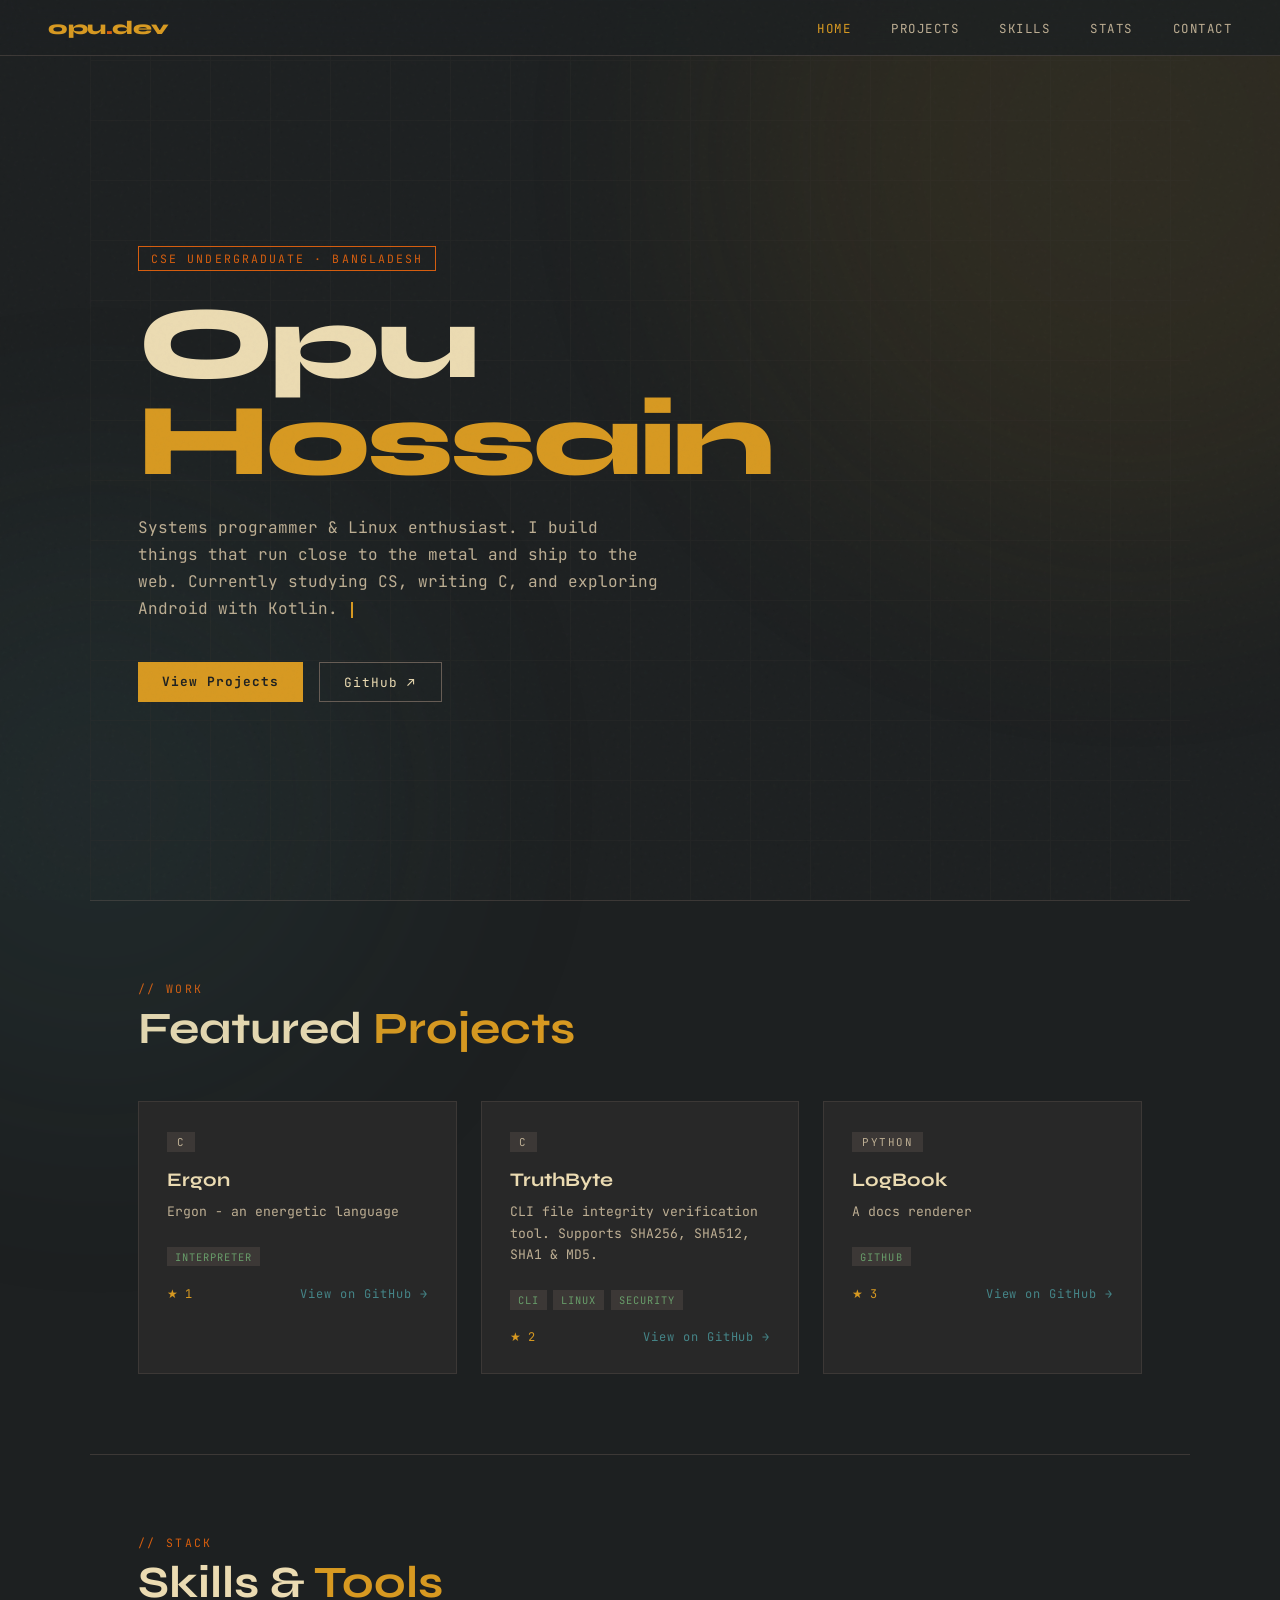
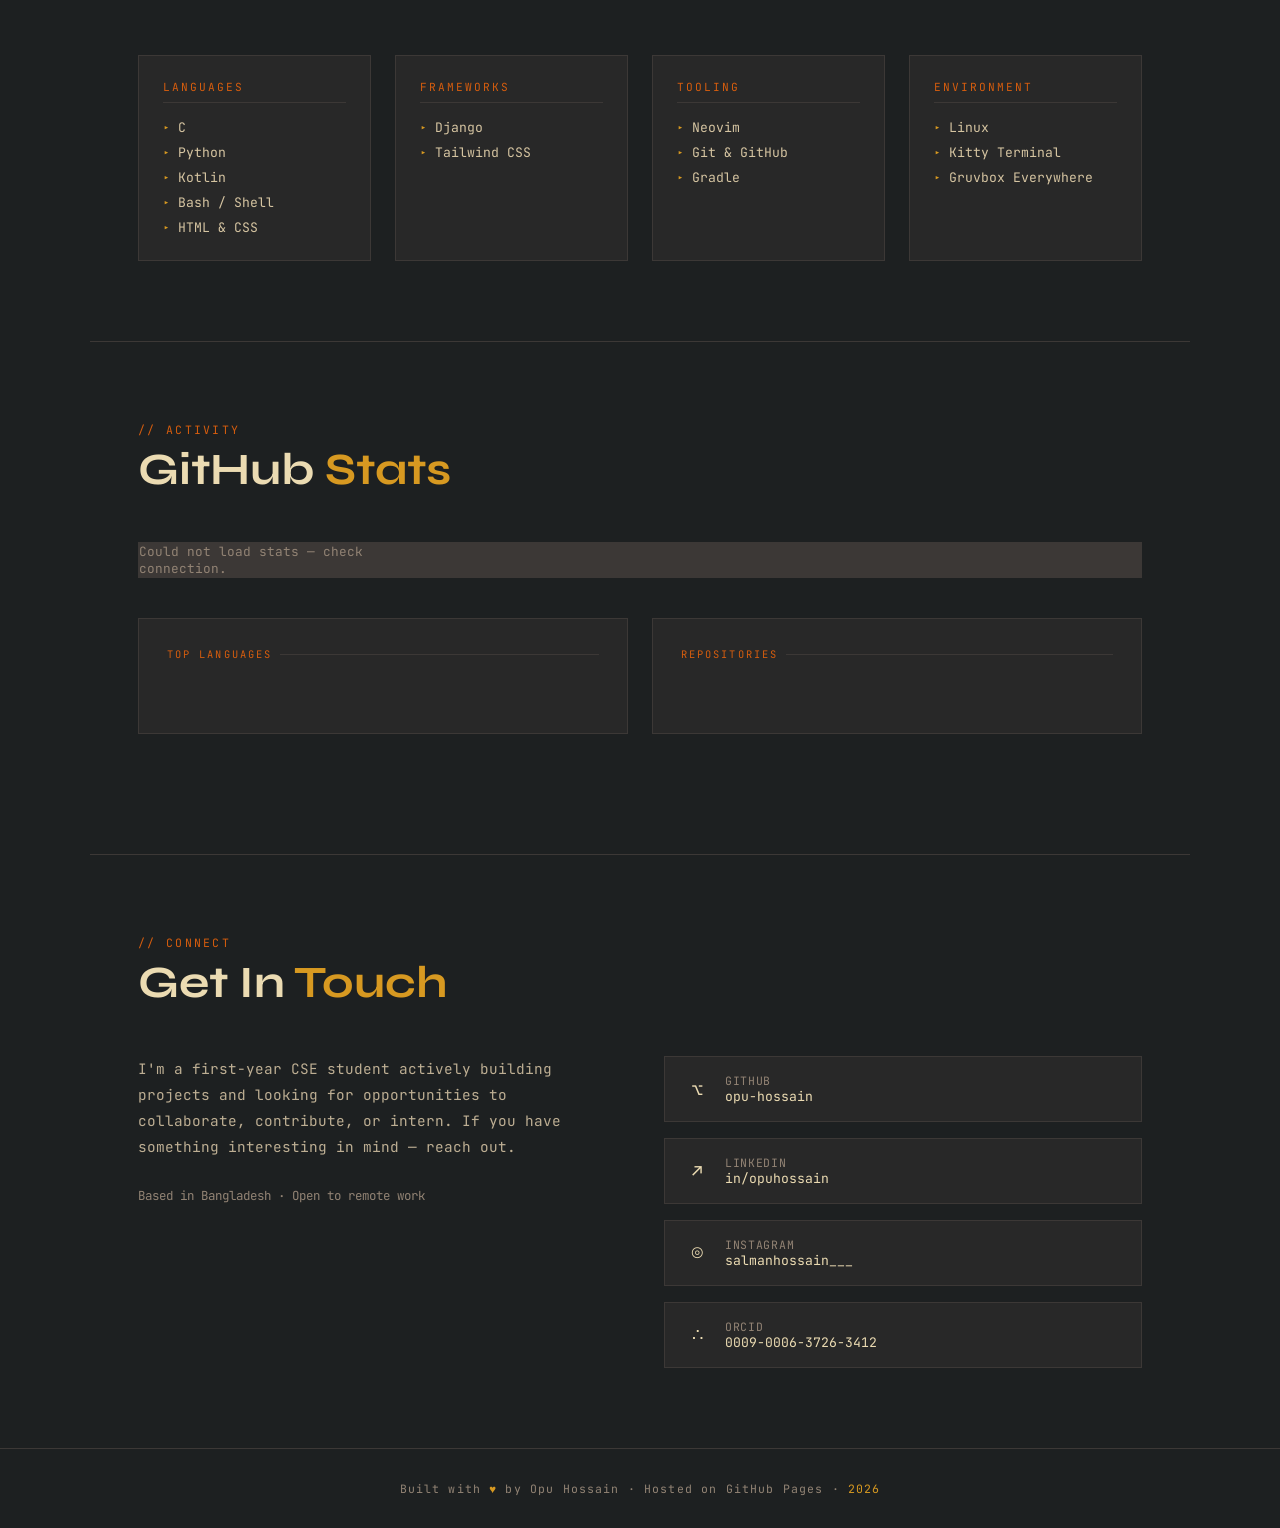
==== commit 77d5bfab: "refactor: index.html" ====
--- a/index.html
+++ b/index.html
@@ -40,7 +40,7 @@
             <div class="hero-tag">CSE Undergraduate · Bangladesh</div>
             <h1 class="hero-name">Opu<br /><em>Hossain</em></h1>
             <p class="hero-sub">
-                Systems programmer & web developer. I build things that run close to the metal and ship to the web.
+                Systems programmer & Linux enthusiast. I build things that run close to the metal and ship to the web.
                 Currently studying CS, writing C, and exploring Android with Kotlin.
                 <span class="cursor"></span>
             </p>
